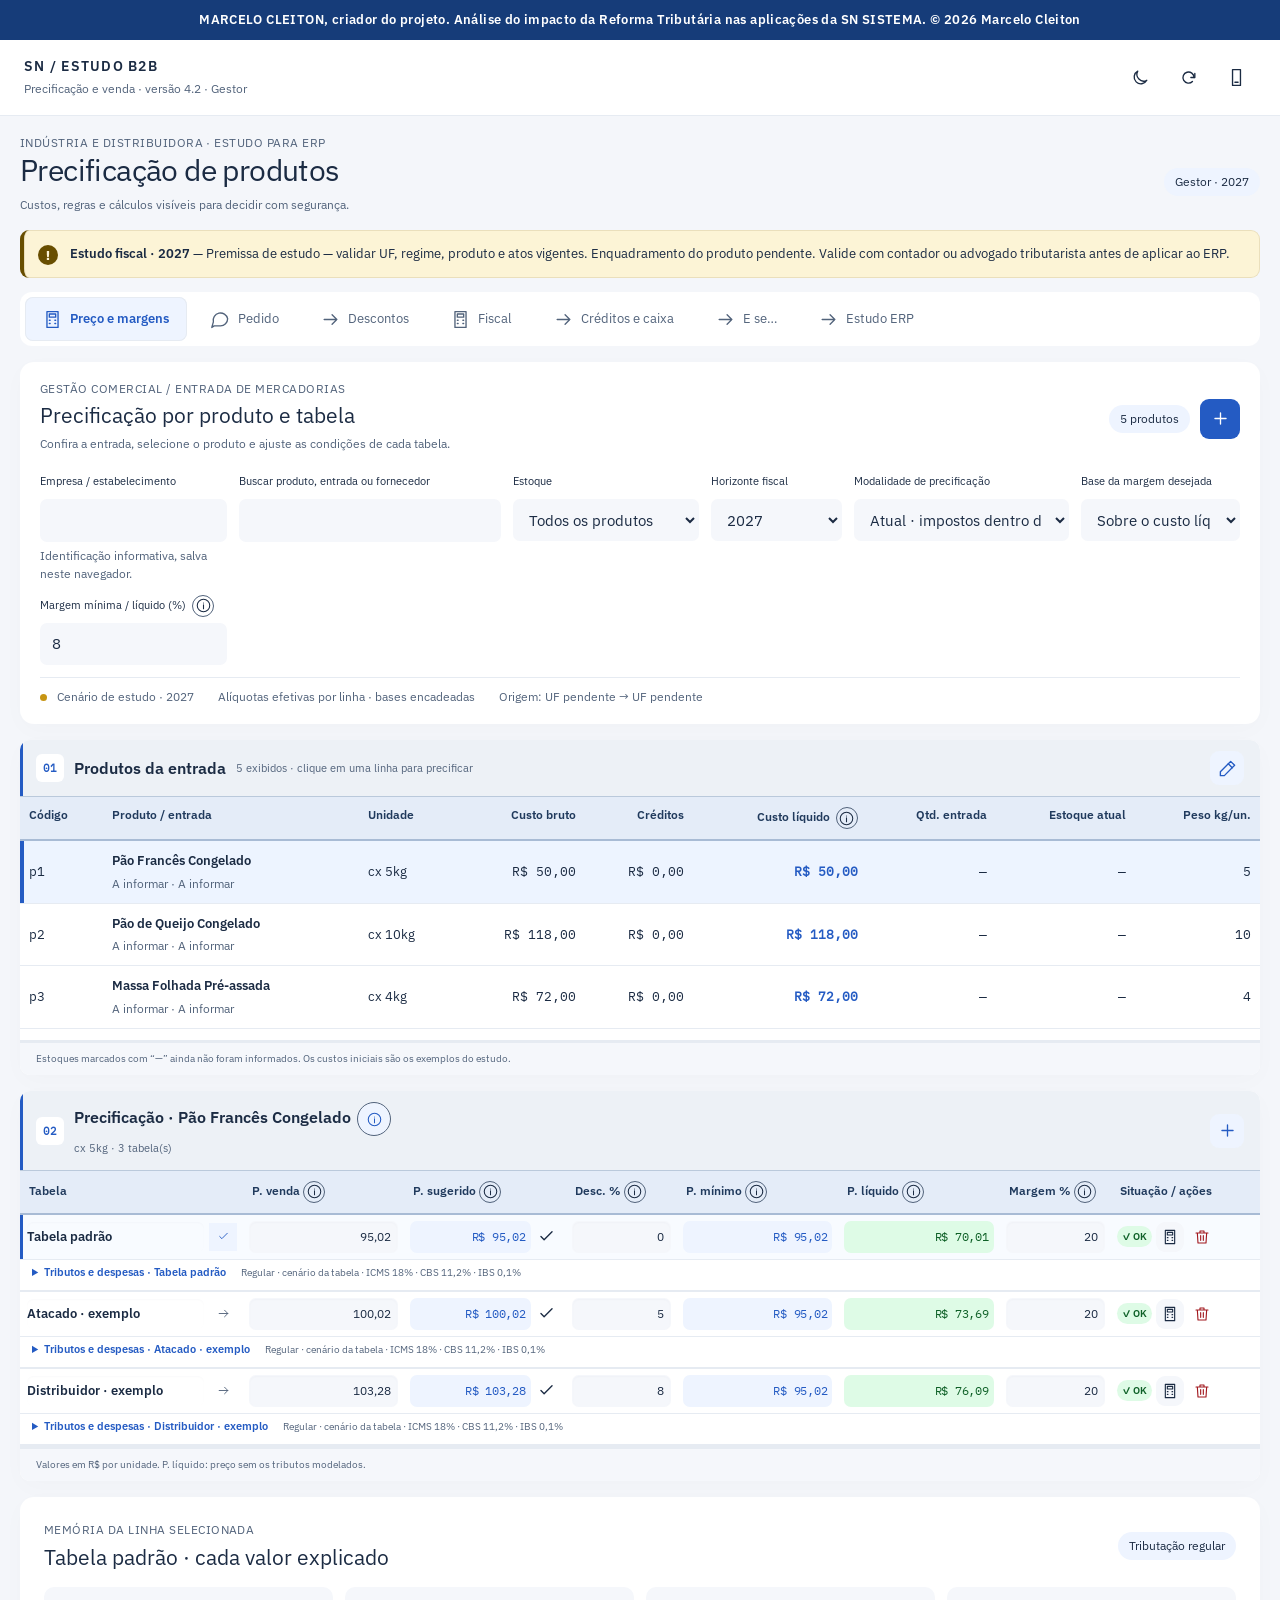
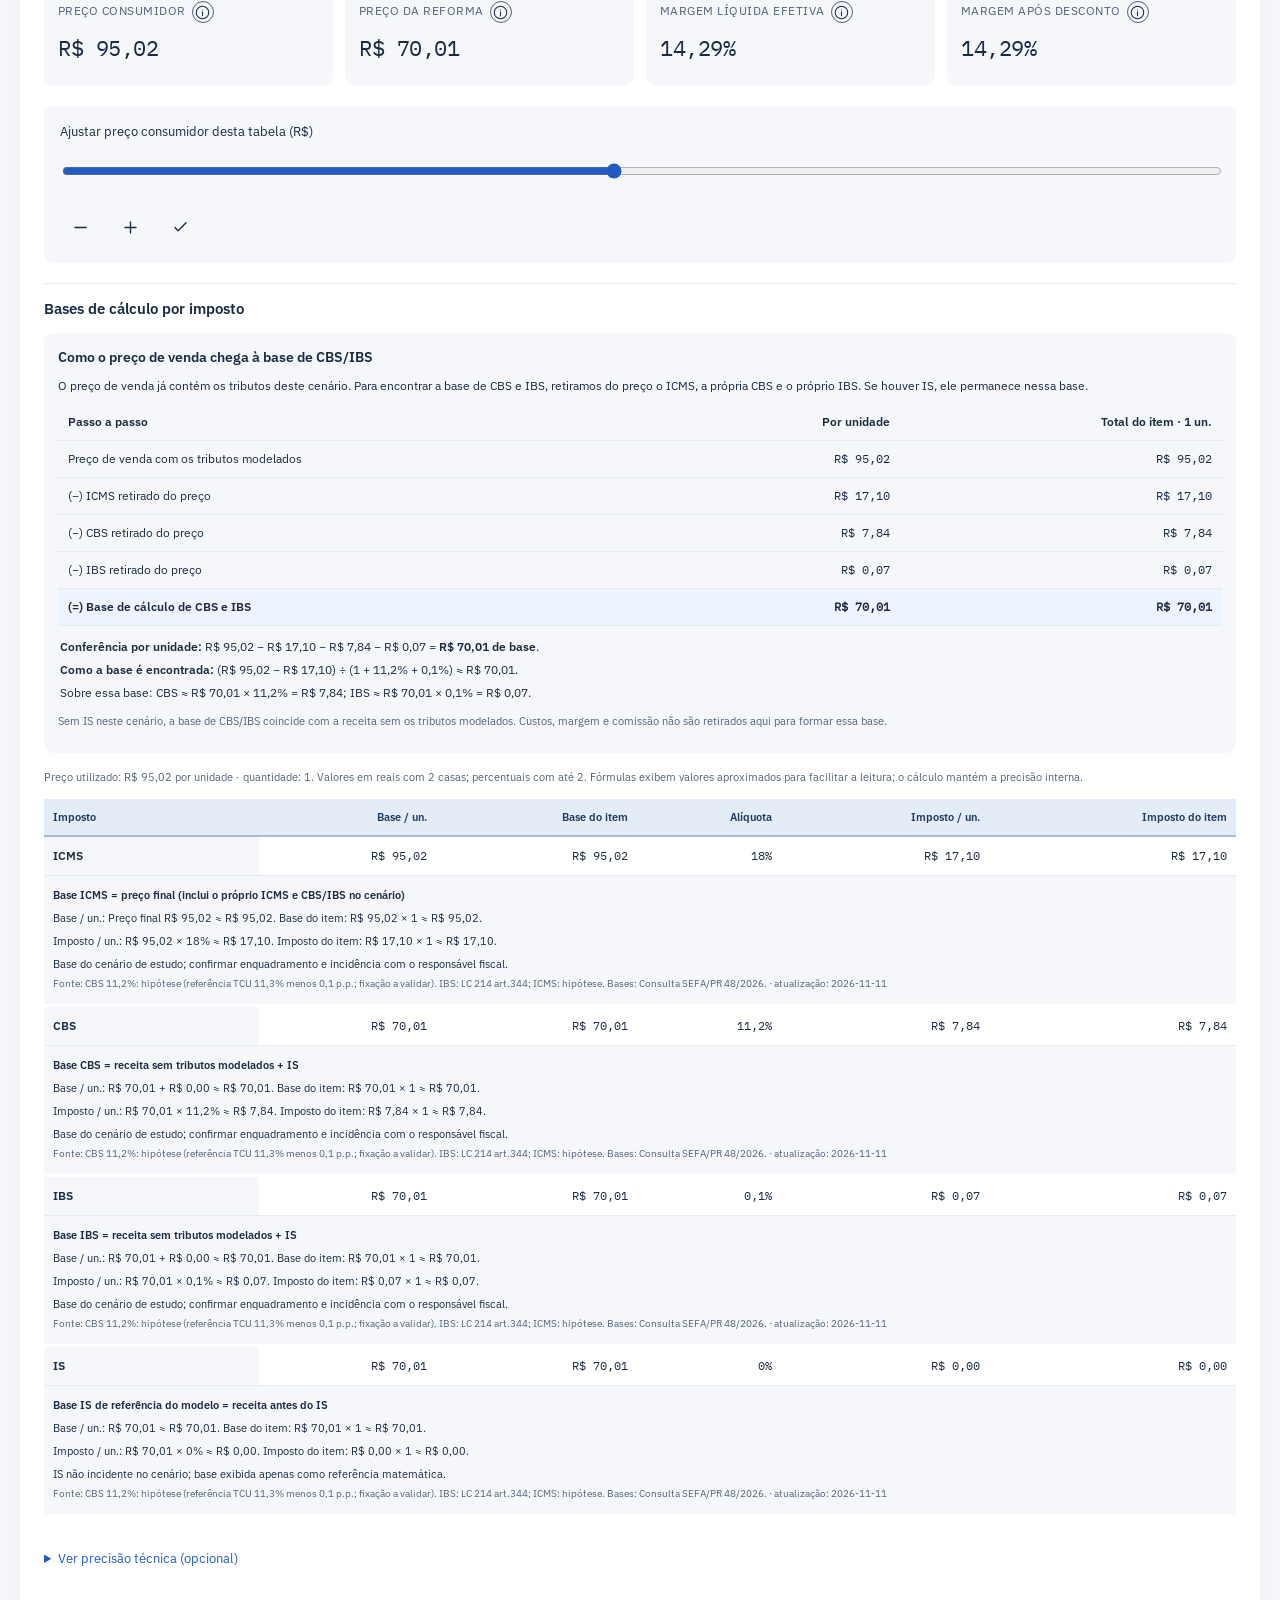
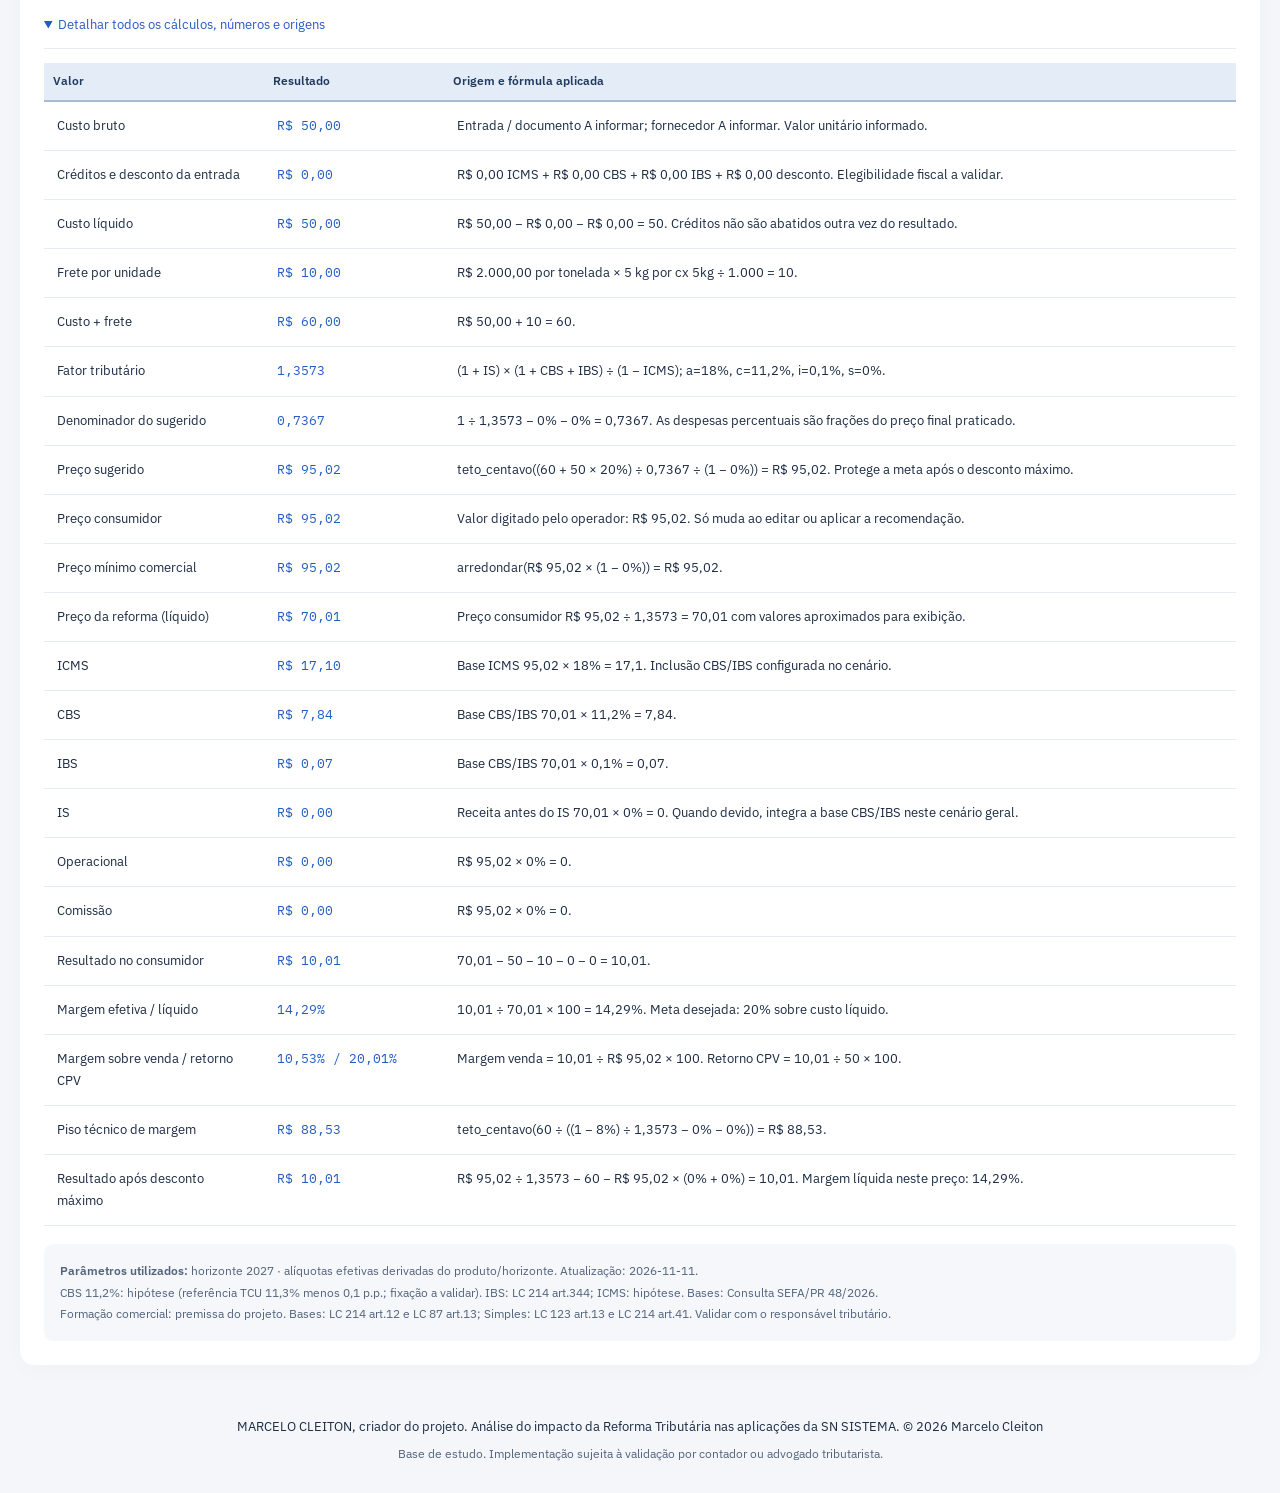
==== docs/index.html @ 1e8e20a8 "Adiciona acentos neon discretos ao tema escuro" ====
<!doctype html><html lang="pt-BR"><head><meta charset="utf-8"><meta name="viewport" content="width=device-width,initial-scale=1,viewport-fit=cover,interactive-widget=resizes-content"><meta name="author" content="MARCELO CLEITON"><meta name="description" content="MARCELO CLEITON, criador do projeto. Análise do impacto da Reforma Tributária nas aplicações da SN SISTEMA. © 2026 Marcelo Cleiton"><title>Simulador da Reforma Tributária · Gestor · Marcelo Cleiton</title><link rel="stylesheet" href="assets/fontes.css?v=f7e91acb852e"><link rel="stylesheet" href="assets/estilo.css?v=e57eed60d879"><link rel="stylesheet" href="assets/grade.css?v=d09b73e2bf96"><link rel="stylesheet" href="assets/gestor.css?v=6e4c43aea573"><link rel="stylesheet" href="assets/tema-escuro.css?v=489080000039"><script>window.MODO_INICIAL="gestor";window.ABA_INICIAL="preco";</script><script defer src="assets/react.min.js?v=d949f1c3687a"></script><script defer src="assets/react-dom.min.js?v=35f4f974f4b2"></script><script defer src="assets/htm.min.js?v=7a31776e04bd"></script><script defer src="assets/decimal.min.js?v=3ab15814fd1d"></script><script defer src="assets/dados.js?v=bd40a7f06d87"></script><script defer src="assets/ncm-dados.js?v=0cc8c80f3410"></script><script defer src="assets/ncm/parte-000.js?v=c61b402b5ab7"></script><script defer src="assets/ncm/parte-001.js?v=9c1439b64ec1"></script><script defer src="assets/ncm/parte-002.js?v=daf98a40faae"></script><script defer src="assets/ncm/parte-003.js?v=042ffd422c97"></script><script defer src="assets/ncm/parte-004.js?v=11fe550330a7"></script><script defer src="assets/ncm/parte-005.js?v=a793c350b585"></script><script defer src="assets/ncm/parte-006.js?v=fd29cdf7912c"></script><script defer src="assets/ncm/parte-007.js?v=fffbcac57b55"></script><script defer src="assets/ncm/parte-008.js?v=c1637008d1e2"></script><script defer src="assets/ncm/parte-009.js?v=1b0437469b97"></script><script defer src="assets/ncm/parte-010.js?v=6801f23ecd57"></script><script defer src="assets/ncm/parte-011.js?v=0a82d90551fb"></script><script defer src="assets/ncm/parte-012.js?v=15cec5940290"></script><script defer src="assets/ncm/parte-013.js?v=a6e801cba1b6"></script><script defer src="assets/ncm/parte-014.js?v=89b24d14f896"></script><script defer src="assets/ncm/parte-015.js?v=a58039075d08"></script><script defer src="assets/ncm/parte-016.js?v=837b73862a01"></script><script defer src="assets/ncm/parte-017.js?v=ac3cde3e1fe5"></script><script defer src="assets/ncm/parte-018.js?v=7d18f960e3b8"></script><script defer src="assets/ncm/parte-019.js?v=6135055f60fb"></script><script defer src="assets/ncm/parte-020.js?v=18187b06cde0"></script><script defer src="assets/ncm/parte-021.js?v=4dfa740455e9"></script><script defer src="assets/ncm/parte-022.js?v=90e30dbe4d24"></script><script defer src="assets/ncm/parte-023.js?v=bcd3998ece51"></script><script defer src="assets/ncm/parte-024.js?v=852a9bfd3de0"></script><script defer src="assets/ncm/parte-025.js?v=ecd00902b56c"></script><script defer src="assets/ncm/parte-026.js?v=034b33bc0033"></script><script defer src="assets/ncm/parte-027.js?v=dfd78073e1d5"></script><script defer src="assets/ncm/parte-028.js?v=0dc0d39b721d"></script><script defer src="assets/ncm/parte-029.js?v=b9b4359a3c44"></script><script defer src="assets/ncm/parte-030.js?v=c98c3677b3f2"></script><script defer src="assets/gestor-ui.js?v=45f21b6cc271"></script><script defer src="assets/motor.js?v=ad8297e66887"></script><script defer src="assets/grade-dados.js?v=cfc29c5c18d6"></script><script defer src="assets/grade.js?v=689a01ab9125"></script><script defer src="assets/pedido.js?v=0e22166c49b3"></script><script defer src="assets/aplicacao.js?v=8da18a375889"></script></head><body><div id="root"><p>MARCELO CLEITON, criador do projeto. Análise do impacto da Reforma Tributária nas aplicações da SN SISTEMA. © 2026 Marcelo Cleiton</p><p>Carregando simulador…</p></div><noscript>Ative JavaScript para usar os cálculos locais.</noscript></body></html>
---- docs/assets/fontes.css ----
@font-face{font-family:'IBM Plex Sans';font-style:normal;font-weight:400;font-display:swap;src:url('./fonte-sans-400.ttf') format('truetype')}
@font-face{font-family:'IBM Plex Sans';font-style:normal;font-weight:600;font-display:swap;src:url('./fonte-sans-600.ttf') format('truetype')}
@font-face{font-family:'IBM Plex Mono';font-style:normal;font-weight:400;font-display:swap;src:url('./fonte-mono-400.ttf') format('truetype')}
---- docs/assets/estilo.css ----
/* MARCELO CLEITON · © 2026 Marcelo Cleiton */
:root{color-scheme:light;--bg:#f4f4f4;--panel:#fff;--field:#f4f4f4;--text:#161616;--muted:#525252;--line:#c6c6c6;--blue:#0f62fe;--onblue:#fff;--soft:#edf5ff;--green:#0e6027;--greenbg:#defbe6;--red:#a2191f;--redbg:#fff1f1;--amber:#684e00;--amberbg:#fcf4d6;--focus:#0f62fe}
:root[data-theme=dark]{color-scheme:dark;--bg:#161616;--panel:#262626;--field:#393939;--text:#f4f4f4;--muted:#c6c6c6;--line:#6f6f6f;--blue:#a6c8ff;--onblue:#001141;--soft:#002d9c;--green:#a7f0ba;--greenbg:#022d0d;--red:#ffb3b8;--redbg:#520408;--amber:#f1c21b;--amberbg:#302400;--focus:#fff}
*{box-sizing:border-box}html{scroll-padding-top:24px}body{margin:0;background:var(--bg);color:var(--text);font:15px/1.5 'IBM Plex Sans','Segoe UI',sans-serif}button,input,select,textarea{font:inherit}button,a,input,select,textarea,summary{touch-action:manipulation}button{cursor:pointer;border-radius:0}button:disabled{opacity:.55;cursor:not-allowed}input,select,textarea{border:1px solid var(--line);border-bottom:2px solid var(--muted);border-radius:0;background:var(--field);color:var(--text);padding:10px 12px;min-height:44px;width:100%;min-width:0}input[type=checkbox]{width:20px;min-height:20px;vertical-align:middle;accent-color:var(--blue)}input[type=range]{border:0;padding:0;accent-color:var(--blue);min-height:44px}input[type=number]{font-variant-numeric:tabular-nums}textarea{resize:vertical}label{font-size:13px;font-weight:500;display:block}h1{font-size:30px;line-height:1.2;margin:0 0 8px;letter-spacing:-.6px;font-weight:500}h2{font-size:20px;font-weight:500;line-height:1.3;margin:0 0 16px}h3{font-size:16px;margin:0 0 12px;font-weight:600}p{margin:6px 0 16px}a{color:var(--blue);text-underline-offset:3px}a:focus-visible,button:focus-visible,input:focus-visible,textarea:focus-visible,select:focus-visible,summary:focus-visible,[tabindex]:focus-visible{outline:3px solid var(--focus);outline-offset:3px}small,.muted{color:var(--muted);font-size:12px}.mono,pre,.money{font-family:'IBM Plex Mono',ui-monospace,monospace;font-variant-numeric:tabular-nums}.credit{background:#002d9c;color:#fff;padding:12px 24px;font-size:13px;text-align:center}.credit strong{letter-spacing:.03em}.shell{max-width:1600px;margin:auto}.topbar{background:#161616;color:#fff;padding:14px 24px;display:flex;justify-content:space-between;gap:16px;align-items:center;flex-wrap:wrap}.brand{font-weight:600;letter-spacing:.04em}.topbar .btn{background:#393939;color:#fff;border-color:#6f6f6f}.topbar .btn.primary{background:#0f62fe;color:white}.row{display:flex;gap:10px;align-items:center;flex-wrap:wrap}.between{justify-content:space-between}.btn{display:inline-flex;align-items:center;justify-content:center;text-decoration:none;border:1px solid var(--line);background:var(--panel);color:var(--text);padding:10px 14px;min-height:44px;font-size:13px;gap:8px}.btn.primary{background:var(--blue);color:var(--onblue);border-color:var(--blue)}.btn.danger{color:var(--red);border-color:var(--red)}.btn.small{padding:6px 10px;min-height:36px}.active{box-shadow:inset 0 -3px var(--blue)}.workspace{padding:28px 24px 24px}.layout{display:grid;grid-template-columns:280px minmax(0,1fr);gap:24px;align-items:start}.side{display:grid;gap:16px;position:sticky;top:16px}.panel{background:var(--panel);padding:24px;border:1px solid var(--line);margin-bottom:20px;min-width:0}.side .panel{padding:16px;margin:0}.product{display:block;width:100%;text-align:left;background:var(--panel);color:var(--text);border:1px solid transparent;padding:12px;border-left:3px solid transparent;margin-bottom:4px}.product.selected{border-color:var(--line);border-left-color:var(--blue);background:var(--soft)}.product b{font-size:13px;font-weight:500}.product small{display:block;margin-top:4px}.tabs{display:flex;border-bottom:1px solid var(--line);margin:20px 0;overflow-x:auto;gap:0}.tabs button{background:transparent;color:var(--muted);border:0;border-bottom:3px solid transparent;padding:14px 18px;white-space:nowrap;min-height:48px}.tabs button[aria-current=page]{color:var(--text);border-bottom-color:var(--blue);font-weight:600}.stepnote{font-size:12px;color:var(--muted);letter-spacing:.03em;margin-bottom:14px}.grid{display:grid;gap:20px;grid-template-columns:repeat(2,minmax(0,1fr))}.grid.three{grid-template-columns:repeat(3,minmax(0,1fr))}.grid.four{grid-template-columns:repeat(4,minmax(0,1fr))}.field{margin-bottom:16px}.field>label{margin-bottom:6px}.field .hint{font-size:12px;color:var(--muted);margin-top:5px}.pricefield{font-size:36px;font-weight:500;padding:12px;width:100%;max-width:330px;background:var(--panel)}.eyebrow{font-size:12px;letter-spacing:.04em;color:var(--muted);text-transform:uppercase}.kpi{padding:18px;border-top:3px solid var(--blue);background:var(--panel);border-bottom:1px solid var(--line)}.kpi .value{font-size:24px;margin:8px 0;letter-spacing:-.5px}.badge{display:inline-flex;gap:6px;align-items:center;background:var(--soft);color:var(--text);font-size:12px;padding:4px 8px;white-space:normal}.badge.ok{background:var(--greenbg);color:var(--green)}.badge.warn{background:var(--amberbg);color:var(--amber)}.badge.bad{background:var(--redbg);color:var(--red)}.notice{padding:14px 16px;border-left:4px solid var(--blue);background:var(--soft);margin:0 0 14px;font-size:13px}.notice.warn{background:var(--amberbg);border-color:var(--amber)}.notice.bad{background:var(--redbg);border-color:var(--red)}.notice.ok{background:var(--greenbg);border-color:var(--green)}.notice .row{margin-top:10px}.error{color:var(--red)}.good{color:var(--green)}.help{display:inline;position:relative;margin-left:6px}.help>button{border:1px solid var(--muted);background:var(--panel);color:var(--text);width:24px;height:24px;padding:0;font-size:12px;vertical-align:middle}.helpbox{display:block;position:absolute;top:30px;left:0;width:280px;max-width:72vw;background:var(--text);color:var(--panel);padding:14px;font-size:12px;z-index:50;box-shadow:0 6px 18px #0004;font-weight:400}.helpbox code{display:block;margin-top:8px}.helpbox strong{display:block;margin-bottom:6px}.helpbox .btn{background:var(--panel);color:var(--text);margin-top:8px}.tablewrap{overflow-x:auto;max-width:100%}table{border-collapse:collapse;width:100%;font-size:13px}th{background:var(--field);font-weight:600;text-align:left}th,td{padding:12px;border-bottom:1px solid var(--line);vertical-align:top}td.num,th.num{text-align:right;font-variant-numeric:tabular-nums}td input{min-width:80px}tr.total{font-weight:600;background:var(--soft)}details{margin-top:14px}summary{cursor:pointer;min-height:44px;padding:10px 0;font-size:13px;color:var(--blue)}.formula{font:12px/1.8 'IBM Plex Mono',monospace;background:var(--field);padding:16px;border-left:3px solid var(--blue);overflow-wrap:anywhere;white-space:pre-wrap}.formula div{padding:4px 0;border-bottom:1px solid var(--line)}.meter{margin:16px 0}.meter progress{width:100%;height:18px;accent-color:var(--blue)}.composition{display:flex;height:20px;background:var(--field);overflow:hidden}.composition>span{min-width:0}.legend{display:flex;gap:16px;flex-wrap:wrap;font-size:12px;margin-top:12px}.legend i{display:inline-block;width:10px;height:10px;margin-right:6px}.item{border-bottom:1px solid var(--line);padding:20px 0}.item:first-of-type{padding-top:0}.item .itemhead{margin-bottom:16px}.qty{display:flex;max-width:210px;align-items:center}.qty input{width:85px;text-align:center}.qty button{min-width:44px}.itemprice{max-width:200px}.totalprice{font-size:40px;letter-spacing:-1px}.footer{padding:24px;border-top:1px solid var(--line);text-align:center;font-size:13px;background:var(--panel)}.dock{position:sticky;bottom:0;padding:16px 24px;background:#161616;color:#fff;border-top:3px solid #0f62fe;display:flex;align-items:center;justify-content:space-between;gap:16px;z-index:20;padding-bottom:calc(16px + env(safe-area-inset-bottom,0px))}.dock .btn{background:#0f62fe;color:#fff;border-color:#0f62fe}.dock strong{font-size:24px}.stack{display:grid;gap:16px}.stack .panel{margin:0}.skip{position:fixed;top:-100px;left:16px;background:var(--blue);color:var(--onblue);z-index:999;padding:12px}.skip:focus{top:12px}.checkrow{display:flex;align-items:center;gap:10px;min-height:44px}.toast{padding:12px 24px;background:var(--soft);color:var(--text);font-size:13px}.printOnly{display:none}.noitems{padding:40px;text-align:center;border:1px dashed var(--muted)}.glossary>article{padding:16px 0;border-bottom:1px solid var(--line)}.glossary h3{margin:0 0 6px}.glossary code{font-size:12px;display:block;white-space:pre-wrap}.mobilePreview .workspace{max-width:470px;margin:auto}.mobilePreview .layout,.mobilePreview .grid,.mobilePreview .grid.three,.mobilePreview .grid.four{grid-template-columns:1fr}.mobilePreview .side{position:static}.mobilePreview .topbar{max-width:470px;margin:auto}.mobilePreview .dock{max-width:470px;margin:auto}
@media(max-width:1050px){.grid.four{grid-template-columns:repeat(2,minmax(0,1fr))}.layout{grid-template-columns:230px minmax(0,1fr)}}
@media(max-width:760px){body{font-size:15px}.credit{padding:10px 16px;font-size:12px}.topbar{padding:12px 16px}.workspace{padding:20px 16px}.layout,.grid,.grid.three{grid-template-columns:1fr;gap:16px}.side{position:static}.side .products{display:none}.panel{padding:18px;margin-bottom:16px}.grid.four{gap:10px}.kpi{padding:14px}.kpi .value{font-size:21px}h1{font-size:26px}.tabs{margin:16px -2px}.tabs button{padding:12px}.topbar .row{gap:8px}.helpbox{position:fixed;top:auto;left:16px;right:16px;bottom:100px;width:auto;max-width:none;max-height:55dvh;overflow:auto}.pricefield{font-size:32px}.dock{padding:12px 16px;position:sticky;bottom:0;padding-bottom:calc(12px + env(safe-area-inset-bottom,0px))}.dock strong{font-size:22px}.totalprice{font-size:34px}.row.itemcontrols{justify-content:space-between}.itemprice{max-width:150px}.field input,.field select{font-size:16px}.formula{font-size:11px}.legend{gap:10px}}
@media print{body{background:white;color:black}.credit,.footer{background:white;color:black;border:0;font-size:11px}.topbar,.side,.tabs,.dock,.noPrint,.help,.toast,.notice{display:none!important}.workspace{padding:0}.layout,.grid{display:block}.panel{break-inside:avoid;background:white;border:1px solid #aaa;margin:10px 0;padding:12px}.printOnly{display:block}.screenOnly{display:none}a{color:black}h1{font-size:22px}table{font-size:11px}}

/* Total sempre acessível; interactive-widget e VisualViewport acompanham teclado. */
.dock{position:fixed;bottom:var(--keyboard-inset,0px);left:0;right:0;max-width:1600px;margin:auto}.workspace{padding-bottom:120px}.footer{padding-bottom:130px}.mobilePreview .dock{left:50%;right:auto;width:min(100%,470px);transform:translateX(-50%)}
@media print{.footer{padding-bottom:20px}.workspace{padding-bottom:0}}
---- docs/assets/grade.css ----
/* MARCELO CLEITON, criador do projeto. Análise do impacto da Reforma Tributária nas aplicações da SN SISTEMA. © 2026 Marcelo Cleiton */
:root{--bg:#f2f5fa;--panel:#fff;--field:#f8fafd;--line:#dce3ee;--blue:#2358c5;--soft:#eef4ff;--text:#1b2b43;--muted:#52637b;--onblue:white;--focus:#1d4ed8;--shadow:0 5px 22px rgba(28,48,78,.055);--thead:#f1f5fb;--selected:#edf4ff}
:root[data-theme=dark]{--bg:#111b2a;--panel:#19263a;--field:#202f45;--line:#45556c;--blue:#b0ccff;--soft:#223b61;--text:#edf3fc;--muted:#b8c7db;--onblue:#132944;--focus:#b0ccff;--shadow:0 5px 22px #0002;--thead:#223149;--selected:#233c60}
body{background:var(--bg)}.shell{max-width:1920px}.credit{background:#163c79;color:#fff;padding:10px 24px;font-size:13px}.topbar{background:var(--panel);color:var(--text);border-bottom:1px solid var(--line);padding:16px 24px}.brand{letter-spacing:.09em;color:var(--text)}.topbar small{color:var(--muted)!important}.topbar .btn{background:var(--field);border-color:var(--line);color:var(--text)}.topbar .btn.primary{background:var(--blue);color:var(--onblue);border-color:var(--blue)}.btn{border-radius:8px;padding:10px 15px;box-shadow:0 1px 2px #1b2b4310;font-weight:500}.btn:hover{filter:brightness(.97)}.btn.small{border-radius:7px}.panel{border-radius:14px;box-shadow:var(--shadow);border:1px solid var(--line);overflow:visible}.badge{border-radius:20px;padding:5px 11px}input,select,textarea{border:1px solid var(--line);border-radius:7px;background:var(--field);min-height:42px;padding:9px 11px;box-shadow:inset 0 1px 2px #1b2b4305}input:focus,select:focus,textarea:focus{border-color:var(--blue);box-shadow:0 0 0 3px #2358c51a}.tabs{gap:6px;border-bottom:0;background:var(--panel);padding:6px;border:1px solid var(--line);border-radius:12px;box-shadow:var(--shadow);margin-bottom:20px}.tabs button{border:0;border-radius:8px;padding:11px 18px;min-height:44px}.tabs button[aria-current=page]{background:var(--soft);color:var(--blue);box-shadow:inset 0 0 0 1px var(--line)}.notice{border-radius:9px;border-left-width:3px}.workspace{padding:24px 28px 110px}.footer{background:transparent}.kpi{border-radius:10px;border:1px solid var(--line);border-top:3px solid var(--blue)}.help>button{border-radius:50%;width:22px;height:22px;min-height:0;font-weight:600;background:var(--panel)}.helpbox{position:fixed;top:auto;left:50%;bottom:30px;transform:translateX(-50%);width:440px;max-width:calc(100vw - 32px);border-radius:12px;padding:18px;box-shadow:0 10px 40px #0004;z-index:150;background:var(--text);color:var(--panel);font-size:13px}.helpbox .btn{font-size:12px}.formula{border-radius:8px}.sr-only{position:absolute;width:1px;height:1px;padding:0;margin:-1px;overflow:hidden;clip:rect(0,0,0,0);white-space:nowrap;border:0}.erp-workbench{display:grid;gap:20px}.erp-workbench>.panel{margin:0}.erp-filters{padding:24px}.erp-filters h2{font-size:23px;margin:4px 0 5px}.erp-filters p{margin-bottom:4px}.erp-filter-grid{display:grid;grid-template-columns:1.1fr 1.6fr 1fr .75fr 1.1fr .8fr;gap:16px;margin-top:22px}.erp-filter-grid .field{margin:0}.erp-filter-grid label{font-size:12px;min-height:20px}.erp-context{border-top:1px solid var(--line);margin-top:18px;padding-top:13px;display:flex;gap:24px;flex-wrap:wrap;font-size:12px;color:var(--muted)}.erp-context i{display:inline-block;width:7px;height:7px;background:#c79513;border-radius:50%;margin-right:7px}.erp-section{padding:0}.erp-section-head{padding:20px 22px;display:flex;justify-content:space-between;align-items:center;gap:16px;flex-wrap:wrap}.erp-section-head>div{display:flex;gap:12px;align-items:center;flex-wrap:wrap}.erp-section h2{font-size:18px;margin:0}.section-step{border-radius:9px;background:var(--soft);color:var(--blue);font:600 12px/32px 'IBM Plex Mono',monospace;width:32px;height:32px;text-align:center}.erp-products{font-size:13px}.erp-products th{padding:12px 16px;white-space:nowrap;color:var(--muted);font-size:11px;font-weight:600;letter-spacing:.02em;background:var(--thead)}.erp-products td{padding:13px 16px;vertical-align:middle}.erp-products td small{display:block;margin-top:4px}.erp-products tr{cursor:pointer;transition:background .1s}.erp-products tr:hover td{background:var(--field)}.erp-products tr.is-selected td{background:var(--selected)}.erp-products tr.is-selected td:first-child{box-shadow:inset 4px 0 var(--blue)}.erp-products strong{font-weight:600}.emphasis{color:var(--blue);font-weight:600}.erp-product-scroll{max-height:310px;overflow:auto;border-top:1px solid var(--line)}.erp-products thead{position:sticky;top:0;z-index:4}.table-footnote{padding:12px 22px;color:var(--muted);font-size:12px;line-height:1.6;border-top:1px solid var(--line);background:var(--field);border-radius:0 0 14px 14px}.erp-entry-editor{padding:22px;border-top:1px solid var(--line);background:var(--field);border-radius:0 0 14px 14px}.erp-entry-editor .field{margin:0}.erp-entry-editor .grid{margin:18px 0}.erp-entry-editor input{background:var(--panel)}.erp-table-help{padding:0 22px 15px;display:flex;gap:20px;flex-wrap:wrap;color:var(--muted);font-size:12px}.erp-price-scroll{border-top:1px solid var(--line);padding-bottom:5px;scrollbar-color:#8198b7 var(--field);scrollbar-width:auto;border-bottom:1px solid var(--line)}.erp-prices{min-width:2300px;font-size:12px;table-layout:fixed}.erp-prices th{font-size:11px;color:var(--muted);font-weight:600;background:var(--thead);padding:13px 10px;vertical-align:middle;line-height:1.5}.erp-prices .column-groups th{font-size:11px;text-transform:uppercase;letter-spacing:.05em;background:var(--field);border-bottom:0;padding:10px 12px}.erp-prices td{padding:14px 9px;vertical-align:top;background:var(--panel);height:108px}.erp-prices tr.active-price td{background:color-mix(in srgb,var(--selected) 38%,var(--panel))}.erp-prices input,.erp-prices select{font-size:13px;min-height:38px;padding:8px 9px;background:var(--panel);text-align:right;border-color:var(--line);box-shadow:inset 0 1px 2px #1b2b4306}.erp-prices select{text-align:left;font-size:12px}.erp-prices .pin-name{position:sticky;left:0;z-index:3;width:185px;box-shadow:3px 0 7px #1b2b4308}.erp-prices th.pin-name{z-index:5;background:var(--thead)}.erp-prices .pin-name input{text-align:left;font-weight:600}.table-choice{border:0;background:transparent;color:var(--muted);font-size:11px;min-height:32px;padding:5px 0;display:block;white-space:nowrap}.table-choice.chosen{color:var(--blue);font-weight:600}.valor-calculado{font:500 14px/38px 'IBM Plex Mono',monospace;background:var(--soft);border:1px solid transparent;border-radius:7px;padding:0 9px;color:var(--blue);width:100%;text-align:right;white-space:nowrap;min-height:38px}.valor-calculado:hover{border-color:var(--blue)}.valor-calculado.reforma{background:var(--greenbg);color:var(--green)}.apply-suggested{background:transparent;border:0;color:var(--blue);font-size:11px;padding:6px 2px;min-height:30px;text-decoration:underline;text-underline-offset:3px}.actions-cell{width:190px}.actions-cell .badge{font-size:10px;padding:4px 7px;margin-bottom:7px;line-height:1.35;max-width:165px}.actions-cell .btn{font-size:11px;min-height:32px;padding:6px 9px;display:block}.text-danger{background:transparent;color:var(--red);border:0;font-size:11px;padding:6px 0;min-height:28px;display:block}.erp-section>.notice{margin:14px 20px}.erp-memory h2{margin:5px 0 0;font-size:21px}.erp-memory>.grid{margin-top:20px}.erp-memory .kpi{box-shadow:none;background:var(--field)}.erp-memory details{margin-top:22px}.erp-memory details[open]>summary{border-bottom:1px solid var(--line);margin-bottom:14px}.memory-table{font-size:13px}.memory-table th{background:var(--thead)}.memory-table td{padding:13px;line-height:1.7}.memory-table td:first-child{width:220px;font-weight:500}.memory-table td:nth-child(2){width:180px;white-space:nowrap;color:var(--blue)}.memory-source{margin-top:18px;padding:16px;border-radius:9px;border:1px solid var(--line);background:var(--field);font-size:12px;line-height:1.8;color:var(--muted)}
@media(min-width:1700px){.erp-prices{min-width:2250px}.erp-filter-grid{grid-template-columns:1.1fr 1.7fr 1fr .7fr 1.2fr .9fr}}
@media(max-width:1200px){.erp-filter-grid{grid-template-columns:repeat(3,minmax(0,1fr))}.workspace{padding:20px 20px 110px}.erp-prices{min-width:2280px}}
@media(max-width:760px){.workspace{padding:18px 12px 110px}.topbar{padding:12px}.topbar .btn{padding:8px 10px;font-size:12px}.credit{padding:10px 14px;font-size:12px}.erp-filters{padding:18px}.erp-filter-grid{grid-template-columns:repeat(2,minmax(0,1fr));gap:13px}.erp-filter-grid .field:nth-child(2){grid-column:1/-1;grid-row:1}.erp-context{gap:8px}.erp-context span{display:block;width:100%}.erp-section-head{padding:16px}.erp-section-head>div{gap:9px}.erp-table-help{padding:0 16px 12px;gap:7px}.erp-products{min-width:1000px}.erp-products th,.erp-products td{padding:12px}.erp-prices .pin-name{width:155px}.erp-prices{min-width:2200px}.erp-memory{padding:18px}.erp-memory h2{font-size:19px}.memory-table{min-width:750px}.erp-entry-editor{padding:16px}.erp-entry-editor .grid.four{grid-template-columns:repeat(2,minmax(0,1fr))}.erp-memory .grid.four{grid-template-columns:repeat(2,minmax(0,1fr))}.helpbox{bottom:20px;left:50%;right:auto}.erp-filters .row.between>div{max-width:100%}.erp-filters h2{font-size:21px}}
@media print{.credit{background:white;color:black}.panel{box-shadow:none}.erp-prices{min-width:0}}
.layout>main,.erp-workbench,.erp-section{min-width:0}.erp-price-adjust{margin:20px 0;padding:16px;background:var(--field);border-radius:10px;border:1px solid var(--line)}.erp-price-adjust>label{margin-bottom:5px}.erp-price-adjust .row{margin-top:8px}
---- docs/assets/gestor.css ----
/* MARCELO CLEITON, criador do projeto. Análise do impacto da Reforma Tributária nas aplicações da SN SISTEMA. © 2026 Marcelo Cleiton */
:root{--bg:#f4f6fa;--shadow:0 6px 24px #1b2b4305;--line:#e6ebf2;--blue:#245bc3;--field:#f5f7fb}
:root[data-theme=dark]{--bg:#111b29;--panel:#192638;--field:#213047;--line:#36465c;--blue:#b0ccff;--muted:#bac7da;--shadow:0 8px 25px #0001}
.panel{border:0;border-radius:14px;box-shadow:var(--shadow)}input,select,textarea{border:1px solid transparent;box-shadow:none;background:var(--field)}input:hover,select:hover,textarea:hover{background:var(--soft)}input:focus-visible,select:focus-visible,textarea:focus-visible{border-color:var(--blue)}.tabs{border:0;box-shadow:none;padding:5px;background:var(--panel)}.tabs button{box-shadow:none}.btn{border:0;background:var(--field);box-shadow:none}.btn.primary{border:0}.btn.danger{background:transparent}.icon-button{border:0;border-radius:9px!important;display:inline-flex!important;align-items:center;justify-content:center;width:40px;min-width:40px;height:40px;min-height:40px!important;padding:0!important;line-height:1!important;box-shadow:none;font-size:14px;cursor:pointer;vertical-align:middle;background:var(--field);color:var(--text);text-decoration:none}.icon-button:hover{background:var(--soft);color:var(--blue)}.icon-button:disabled,.icon-button[aria-disabled=true]{opacity:.45;cursor:not-allowed}.icon-button.primary{background:var(--blue);color:var(--onblue)}.icon-button.danger,.icon-button.text-danger{color:var(--red);background:transparent}.button-with-icon{display:inline-flex;gap:8px;align-items:center;justify-content:center}.button-with-icon.product{display:block}.button-with-icon .button-text{min-width:0}.tabs .button-with-icon{font-size:13px;min-height:44px}.topbar .icon-button{background:transparent}.help>.icon-button{width:22px;min-width:22px;height:22px;min-height:22px!important;border-radius:50%!important;background:transparent}.help>.icon-button svg{width:15px;height:15px}.helpbox .icon-button{background:var(--panel);color:var(--text)}.apply-suggested.icon-button{width:30px;min-width:30px;height:28px;min-height:28px!important;background:transparent;margin-top:3px}.valor-calculado{border:0!important;min-height:38px}.table-choice{min-width:0!important;width:auto!important;gap:4px}.table-choice svg{width:13px}.erp-section-head .icon-button{background:var(--soft);color:var(--blue)}.actions-cell .row{gap:4px}.actions-cell>.icon-button{display:inline-flex!important;margin:4px 3px 0 0}.erp-prices .actions-cell .badge{display:block}.table-footnote{border-top:0;background:transparent}.erp-entry-editor{border-top:0}.erp-prices input,.erp-prices select{border-color:transparent;background:var(--field)}.erp-prices .pin-name input{background:transparent}.erp-price-adjust,.memory-source{border:0}.notice{border-left:3px solid var(--blue);box-shadow:none}.notice.warn{border-left-color:var(--amber)}.notice.bad{border-left-color:var(--red)}.side .notice{font-size:12px}.footer{border-top:0}.kpi{border:0;background:var(--field);border-radius:10px}.ncm-field input{flex:1;min-width:0}.ncm-field .row{flex-wrap:nowrap}.ncm-options{margin-top:7px;max-height:250px;overflow:auto;background:var(--panel);border-radius:10px;box-shadow:0 8px 24px #152a4515;padding:5px}.ncm-options button{border:0;background:transparent;text-align:left;width:100%;justify-content:flex-start;font-size:12px;min-height:40px;padding:9px;color:var(--text)}.ncm-options button:hover{background:var(--soft)}.ncm-field>small{display:block;margin-top:7px;line-height:1.6}.order-workbench{display:grid;gap:18px;min-width:0}.order-workbench>.panel{margin:0}.order-header{padding:22px 24px}.order-header h2{font-size:24px;letter-spacing:-.4px;margin:3px 0}.order-header p{margin:5px 0}.order-header-fields{display:grid;grid-template-columns:2fr 1fr 1fr 1fr;gap:18px;margin-top:20px}.order-header-fields .field{margin:0}.order-adjustments{margin-top:10px}.order-adjustments summary{font-size:12px;color:var(--muted)}.order-adjustments .field{margin:0}.order-adjustments>p{margin-top:12px;margin-bottom:0}.order-entry{padding:20px 24px}.order-entry h3{font-size:16px;margin:0}.order-entry-fields{display:grid;grid-template-columns:2.1fr 1.45fr .65fr 1fr 1fr .85fr 90px;gap:14px;align-items:end;margin-top:18px}.order-entry-fields .field{margin:0}.order-entry-fields .field label{font-size:12px;min-height:20px}.entry-actions{display:flex;gap:7px;align-items:center;padding-bottom:1px}.entry-actions .icon-button{height:42px;width:42px;min-width:42px}.entry-amount{height:68px;display:flex;flex-direction:column;justify-content:space-between;padding-bottom:9px}.entry-amount label{font-size:12px}.entry-amount strong{font-size:18px;font-weight:600;color:var(--blue);white-space:nowrap}.entry-margin{display:flex;gap:8px;align-items:flex-start;border-radius:8px;padding:10px 12px;font-size:12px;margin-top:16px;line-height:1.7}.entry-margin.ok{color:var(--green);background:var(--greenbg)}.entry-margin.warn{color:var(--amber);background:var(--amberbg)}.entry-margin svg{flex:none;margin-top:3px}.order-entry>.notice{margin-top:14px;margin-bottom:0}.order-items{padding:0;overflow:hidden}.order-items-head{padding:18px 24px}.order-items h3{margin:0;font-size:16px}.order-table{font-size:13px}.order-table th{background:var(--field);color:var(--muted);font-size:11px;padding:12px 18px}.order-table td{padding:15px 18px;vertical-align:middle;border-bottom:1px solid var(--line)}.order-table tr:last-child td{border-bottom:0}.order-table td:first-child{width:31%}.order-table td small{display:block;margin-top:4px}.order-table td:last-child{width:150px}.order-table .row{gap:4px;flex-wrap:nowrap}.order-table .icon-button{min-width:32px;width:32px;height:34px;min-height:34px!important;background:transparent}.item-value{font:500 14px 'IBM Plex Mono',monospace;background:transparent;color:var(--blue);border:0;padding:6px 0;min-height:34px;cursor:pointer;white-space:nowrap}.margin-label{display:block;font-size:11px;margin-top:4px;font-weight:500;white-space:nowrap}.order-table tr.margin-violation td{background:color-mix(in srgb,var(--amberbg) 35%,var(--panel))}.order-item-memory{padding:20px 24px}.order-item-memory h3{margin:0}.order-totals{padding:8px 0 0;min-width:0}.order-totals h3{margin:0;font-size:15px}.order-totals>.row{margin-bottom:12px}.order-totals-grid{display:grid;grid-template-columns:repeat(4,minmax(0,1fr));gap:12px}.order-total-card{background:var(--panel);padding:18px 20px;border:0;border-radius:12px;box-shadow:var(--shadow);min-width:0}.total-label{display:flex;align-items:center;gap:7px;color:var(--muted);font-size:12px}.total-label svg{opacity:.65;flex:none}.total-value{display:block;border:0;background:transparent;color:var(--text);font-size:24px;letter-spacing:-.5px;font-weight:500;padding:10px 0 7px;text-align:left;width:100%;min-height:44px;cursor:pointer}.order-total-card>small{font-size:11px;line-height:1.6;display:block;min-height:18px}.order-total-card.featured{background:#194b9d;color:#fff}.order-total-card.featured .total-label,.order-total-card.featured small{color:#d6e4ff}.order-total-card.featured .total-value{color:#fff}.total-formula{padding:12px;background:var(--field);color:var(--text);font-size:12px;line-height:1.8;border-radius:8px;overflow-wrap:anywhere;margin-top:10px}.order-final-actions{display:flex;align-items:center;justify-content:space-between;gap:16px;margin-top:18px;padding:5px 0}.order-final-actions>div:first-child{display:grid;gap:7px}.order-final-actions .row{gap:8px}.order-item-memory .formula{font-size:12px}.order-workbench .noitems{border:0;background:transparent;padding:35px}.order-workbench .notice{margin:0}.order-totals .badge{font-size:11px}.workspace{padding-bottom:28px}.footer{padding-bottom:30px}.topbar .row{gap:8px}.brand{font-size:14px}
@media(max-width:1250px){.order-entry-fields{grid-template-columns:2fr 1.5fr .8fr 1fr 1fr}.entry-amount{grid-column:4}.entry-actions{grid-column:5;justify-content:flex-end}.order-table{min-width:980px}.order-header-fields{grid-template-columns:2fr 1fr 1fr 1fr}}
@media(max-width:760px){.order-header,.order-entry{padding:18px}.order-header-fields{grid-template-columns:repeat(2,minmax(0,1fr));gap:14px}.order-header-fields>.field:first-child{grid-column:1/-1}.order-entry-fields{grid-template-columns:repeat(2,minmax(0,1fr));gap:13px}.order-entry-fields>.field:first-child{grid-column:1/-1}.order-entry-fields>.field:nth-child(2){grid-column:1/-1}.entry-amount{grid-column:1}.entry-actions{grid-column:2;justify-content:flex-end}.order-totals-grid{grid-template-columns:repeat(2,minmax(0,1fr));gap:10px}.order-total-card{padding:15px}.total-value{font-size:21px}.order-final-actions{align-items:flex-start;flex-direction:column}.order-final-actions>.row{align-self:flex-end}.order-items-head{padding:16px}.order-table th,.order-table td{padding:12px}.topbar .row{gap:5px}.tabs button{padding:10px 12px}.tabs button svg{display:none}.helpbox .icon-button{min-width:36px;height:36px;min-height:36px!important}.order-totals>.row .muted{font-size:11px}.workspace{padding-bottom:20px}}
@media print{.panel,.order-total-card{box-shadow:none}.footer{padding-bottom:15px}.credit{background:white;color:black}.icon-button,.order-entry,.order-header-fields,.order-final-actions{display:none!important}}
.valor-calculado.button-with-icon{justify-content:flex-end}.topbar .button-with-icon{gap:7px}
/* Layout compacto: referência de notebook 1366×768; leitura confortável até 1440 px.
 * A composição fiscal permanece na mesma tabela, em disclosure nativo por linha.
 * Nenhuma alteração no motor, nas bases fiscais ou nos valores persistidos. */
.shell{max-width:1440px}.workspace{padding:18px 20px 28px}.erp-workbench{gap:16px}.erp-filters{padding:18px 20px}.erp-filters h2{font-size:21px}.erp-filter-grid{gap:12px;margin-top:16px;grid-template-columns:1fr 1.4fr 1fr .7fr 1.15fr .85fr}.erp-filter-grid label{font-size:11px}.erp-context{margin-top:12px;padding-top:10px}.erp-section-head{padding:15px 18px}.erp-section-head .muted{font-size:12px}.erp-table-help{padding:0 18px 12px;gap:14px;font-size:11px}.tabs{margin-top:12px;margin-bottom:16px}.erp-product-scroll{max-height:245px}
/* Cabeçalhos contrastantes e com divisor visível, sem bordas nas laterais. */
.erp-products th,.erp-prices th,.erp-parameters th,.order-table th,.memory-table th{background:#e4ecf8;color:#203a5d;font-size:12px;font-weight:600;border-bottom:2px solid #a8bbd5;line-height:1.4;letter-spacing:0;padding:10px 9px}
:root[data-theme=dark] .erp-products th,:root[data-theme=dark] .erp-prices th,:root[data-theme=dark] .erp-parameters th,:root[data-theme=dark] .order-table th,:root[data-theme=dark] .memory-table th{background:#2b4260;color:#f2f6ff;border-bottom-color:#819bbb}
.erp-products td{padding:10px 9px}.erp-products th{white-space:normal}.erp-prices{width:100%;min-width:0;table-layout:fixed;font-size:12px}.erp-prices td{height:auto;padding:10px 8px}.erp-prices .pin-name{position:static;width:auto;box-shadow:none}.erp-prices th.pin-name{background:#e4ecf8}:root[data-theme=dark] .erp-prices th.pin-name{background:#2b4260}.erp-prices input,.erp-prices select{min-width:0;min-height:40px;padding:7px 6px;font-size:13px}.erp-prices .valor-calculado{font-size:13px;padding:0 6px;min-width:0;min-height:40px;letter-spacing:-.25px}.erp-prices .field{margin:0}.erp-prices .hint{font-size:10px;line-height:1.5;overflow-wrap:anywhere}.erp-prices th>span{display:flex;align-items:center;gap:3px;flex-wrap:wrap}.erp-prices th .help,.erp-parameters th .help{margin-left:0}.erp-prices .actions-cell{width:auto}.erp-prices .actions-cell .badge{max-width:100%;font-size:10px;padding:4px 6px}.erp-prices .table-choice{font-size:10px;white-space:normal;text-align:left;min-height:36px}.erp-prices .pin-name input{font-size:13px;padding-left:0}.erp-prices .actions-cell>.icon-button{width:34px;min-width:34px;height:36px;min-height:36px!important;margin:2px 2px 0 0}.erp-price-scroll{padding-bottom:0}.erp-prices .price-parameters-row>td{padding:0 12px 8px;background:var(--panel);border-bottom:2px solid var(--line)}.price-parameters{margin:0}.price-parameters>summary{font-size:12px;padding:8px 4px;min-height:40px;font-weight:600}.price-parameters>summary .muted{font-size:11px;font-weight:400;margin-left:12px}.price-parameters[open]{padding-bottom:6px}.erp-parameters{table-layout:fixed;min-width:0;font-size:12px}.erp-parameters th:first-child{width:16%}.erp-parameters th{font-size:11px;padding:8px 6px}.erp-parameters td{padding:8px 5px!important;height:auto!important}.erp-parameters td input,.erp-parameters td select{font-size:12px}.erp-parameters .field>label{font-size:10px}.table-footnote{padding:10px 18px;font-size:11px}.erp-memory .kpi{padding:14px}.erp-memory .kpi .value{font-size:22px}.erp-memory>.grid{gap:12px;margin-top:16px}.order-header,.order-entry{padding:18px 20px}.order-header-fields{grid-template-columns:minmax(240px,2fr) repeat(3,minmax(120px,1fr));gap:14px;max-width:1080px}.order-totals-grid{grid-template-columns:repeat(4,minmax(0,260px));gap:12px}.order-total-card{padding:14px 16px}.total-value{font-size:22px;padding:7px 0}.order-total-card>small{min-height:0}.order-entry-fields{gap:10px}.order-table th,.order-table td{padding:10px 12px}
@media(max-width:1200px) and (min-width:761px){.erp-filter-grid{grid-template-columns:repeat(3,minmax(0,1fr))}.erp-prices th{font-size:11px;padding:9px 6px}.erp-prices td{padding:8px 5px}.erp-prices .valor-calculado{font-size:12px}.erp-prices input{font-size:12px}.price-parameters>summary .muted{display:block;margin:3px 0 0 14px}}
@media(max-width:760px){.shell{width:100%}.workspace{padding:14px 10px 20px}.erp-filters{padding:16px}.erp-filter-grid{grid-template-columns:repeat(2,minmax(0,1fr))}.erp-prices{min-width:820px}.erp-products{min-width:850px}.erp-parameters{min-width:780px}.erp-prices .pin-name{width:auto}.erp-prices input,.erp-prices select{font-size:16px;min-height:44px}.price-parameters>summary{min-height:44px}.price-parameters>summary .muted{display:block;margin:3px 0 0 14px}.erp-section-head{padding:14px}.erp-table-help{padding:0 14px 10px}.order-header,.order-entry{padding:16px}.order-header-fields{grid-template-columns:repeat(2,minmax(0,1fr));max-width:none}.order-totals-grid{grid-template-columns:repeat(2,minmax(0,1fr))}.total-value{font-size:20px}}
@media print{.shell{max-width:none}.erp-prices,.erp-products,.erp-parameters{min-width:0}.erp-products th,.erp-prices th,.erp-parameters th,.order-table th{background:#eee;color:#111;border-bottom-color:#777}}
/* Elementos visuais inspirados na referência v3, preservando o layout atual. */
.notification-banner{display:flex;align-items:flex-start;gap:12px;margin:14px 20px 0;padding:14px 16px;background:var(--panel);border-left:4px solid var(--blue);border-radius:10px;box-shadow:0 5px 20px #19334d10;color:var(--text)}.notification-icon{display:flex;align-items:center;justify-content:center;flex:none;width:32px;height:32px;border-radius:50%;background:var(--soft);color:var(--blue)}.notification-copy{flex:1;min-width:0;font-size:13px;line-height:1.6;overflow-wrap:anywhere}.notification-copy>strong{display:block;font-size:12px;color:var(--blue);margin-bottom:2px}.notification-banner>.icon-button{background:transparent;width:36px;min-width:36px;height:36px;min-height:36px!important}
.notice{position:relative;padding:13px 16px 13px 46px;border-left-width:4px;border-radius:9px;line-height:1.7;background:var(--soft);color:var(--text)}.notice::before{content:'i';position:absolute;left:14px;top:15px;display:flex;align-items:center;justify-content:center;width:20px;height:20px;border-radius:50%;background:var(--blue);color:var(--onblue);font:600 13px/1 system-ui,sans-serif}.notice.warn::before{content:'!';background:var(--amber);color:var(--amberbg)}.notice.bad::before{content:'×';background:var(--red);color:var(--redbg)}.notice.ok::before{content:'✓';background:var(--green);color:var(--greenbg)}.notice>strong{font-weight:600}.notice .row{gap:8px;margin-top:10px}.notice.bad{box-shadow:inset 0 0 0 1px color-mix(in srgb,var(--red) 12%,transparent)}.notice.warn{box-shadow:inset 0 0 0 1px color-mix(in srgb,var(--amber) 12%,transparent)}
.badge.ok,.badge.warn,.badge.bad{font-weight:600;line-height:1.5}.badge.bad{box-shadow:inset 0 0 0 1px color-mix(in srgb,var(--red) 25%,transparent)}.badge.warn{box-shadow:inset 0 0 0 1px color-mix(in srgb,var(--amber) 25%,transparent)}
.pricing-health{display:flex;align-items:flex-start;gap:10px;margin:0 18px 14px;padding:11px 12px;background:var(--field);border-radius:9px}.health-icon{display:flex;align-items:center;justify-content:center;flex:none;width:24px;height:24px;border-radius:50%;font-size:14px;font-weight:600}.health-icon.good{background:var(--greenbg);color:var(--green)}.health-icon.attention{background:var(--amberbg);color:var(--amber)}.pricing-health strong{display:block;font-size:12px;font-weight:600;margin-bottom:2px}.pricing-health span:not(.health-icon){display:block;color:var(--muted);font-size:11px;line-height:1.6}.erp-prices .active-price>.pin-name{box-shadow:inset 3px 0 0 var(--blue)}
@media(max-width:760px){.notification-banner{margin:10px 10px 0;padding:12px;gap:9px}.notification-copy{font-size:12px}.notification-icon{width:28px;height:28px}.pricing-health{margin:0 14px 12px}.notice{padding-left:42px}.notice::before{left:11px}.notification-banner>.icon-button{min-height:44px!important;height:44px;width:44px;min-width:44px}}
@media print{.notification-banner{display:none!important}.pricing-health{background:white;color:black;box-shadow:none}}
.discount-rule{display:flex;align-items:center;justify-content:space-between;gap:12px;padding:10px 12px;margin-top:12px;border-radius:8px;background:var(--field);font-size:12px}.discount-rule>div{min-width:0}.discount-rule strong{display:block;color:var(--blue);font-size:12px}.discount-rule span{display:block;color:var(--muted);font-size:11px;line-height:1.7;margin-top:2px}.discount-rule>.btn{flex:none}.order-entry>.notice{margin-top:12px}@media(max-width:760px){.discount-rule{align-items:flex-start;flex-direction:column}.discount-rule>.btn{min-height:44px}}
.fiscal-inheritance{display:flex;justify-content:space-between;align-items:center;gap:12px;padding:10px 6px;color:var(--muted);font-size:11px;line-height:1.6}.fiscal-inheritance>span{max-width:64%}.fiscal-inheritance .row{gap:6px}.fiscal-inheritance .btn{font-size:11px;padding:7px 9px}.erp-parameters select:disabled{opacity:1;color:var(--muted);cursor:default}@media(max-width:760px){.fiscal-inheritance{align-items:flex-start;flex-direction:column}.fiscal-inheritance>span{max-width:none}}
.tax-memory{margin-top:18px;padding-top:14px;border-top:1px solid var(--line)}.tax-memory>h3{margin:0 0 6px;font-size:15px}.tax-memory>p{font-size:11px;margin:0 0 12px;line-height:1.6}.tax-bases-table{font-size:12px}.tax-bases-table thead th{background:#e4ecf8;color:#203a5d;border-bottom:2px solid #a8bbd5;padding:10px 9px;font-size:11px}.tax-bases-table th[scope=row]{background:var(--field);font-weight:600;width:18%}.tax-bases-table td,.tax-bases-table th{padding:10px 9px;vertical-align:middle}.tax-base-formula td{background:var(--field);font-size:11px;line-height:1.8;overflow-wrap:anywhere;border-bottom:3px solid var(--panel)}.tax-base-formula strong{font-weight:600}.tax-base-formula small{font-size:10px}.tax-base-formula div{margin-top:3px}:root[data-theme=dark] .tax-bases-table thead th{background:#2b4260;color:#f2f6ff;border-bottom-color:#819bbb}@media(max-width:760px){.tax-bases-table{min-width:660px}.tax-memory{margin-top:14px}}
.base-bridge{margin:12px 0 16px;padding:14px;background:var(--field);border-radius:9px}.base-bridge h4{font-size:14px;margin:0 0 7px}.base-bridge>p{font-size:12px;line-height:1.7;margin:8px 0}.base-bridge table{font-size:12px}.base-bridge th,.base-bridge td{padding:9px 10px}.base-bridge-table tr.total{background:var(--soft);color:var(--text)}.base-bridge-table td.num{white-space:nowrap}.base-shortcut{font-size:12px;line-height:1.9;padding:10px 2px 0}.rounding-line{color:var(--muted);font-size:11px}.commercial-bridge{margin:8px 0 12px}.commercial-bridge summary{font-size:12px}.commercial-bridge .muted{margin-top:8px}.base-bridge>p.muted{font-size:11px}@media(max-width:760px){.base-bridge{padding:10px}.base-bridge-table{min-width:510px}}
/* Densidade de ERP: identificação do início/fim das grades e comandos por linha. */
.erp-section{overflow:hidden;border-radius:10px}.erp-section-head{background:#edf1f6;border-bottom:1px solid #bac9db;box-shadow:inset 3px 0 var(--blue);padding:11px 16px;gap:10px}.erp-section-head h2{font-size:16px;font-weight:600}.erp-section-head .muted{font-size:11px}.erp-section-head>div{gap:10px}.section-step{width:28px;height:28px;font-size:11px;line-height:28px;background:var(--panel);border-radius:6px}.erp-section .table-footnote{background:var(--field);border-top:1px solid var(--line);padding:8px 16px;font-size:10px;border-radius:0}.erp-product-scroll{border-top:0;border-bottom:2px solid var(--line)}.erp-price-scroll{border-top:0;border-bottom:2px solid var(--line)}.compact-health{margin:0;padding:7px 16px;gap:8px;border-radius:0;background:var(--amberbg);color:var(--amber)}.compact-health strong{font-size:11px;margin:0}.compact-health .health-icon{width:20px;height:20px}.table-name-control{display:flex;align-items:center;gap:4px;min-width:0}.table-name-control input{flex:1;min-width:0}.table-choice-compact .button-text{position:absolute;width:1px;height:1px;padding:0;margin:-1px;overflow:hidden;clip:rect(0,0,0,0);white-space:nowrap}.table-choice-compact{flex:none!important;display:flex!important;width:28px!important;min-width:28px!important;padding:0!important;justify-content:center;align-items:center}.table-choice-compact.chosen{background:var(--soft)}.price-suggested-actions{display:flex;gap:3px;align-items:center;min-width:0}.price-suggested-actions>.valor-calculado{flex:1;min-width:0}.price-suggested-actions>.apply-suggested{flex:none;margin:0}.price-row-actions{display:flex;align-items:center;justify-content:flex-start;gap:4px;flex-wrap:nowrap}.erp-prices .price-row-actions>.badge{display:inline-flex;flex:none;margin:0;padding:3px 5px;font-size:10px;white-space:nowrap}.erp-prices .price-row-actions>.icon-button{flex:none;margin:0;width:28px;min-width:28px;height:30px;min-height:30px!important;padding:0}.price-row-actions svg{width:16px;height:16px}
@media(min-width:761px){.erp-prices td{padding:6px;vertical-align:middle}.erp-prices input,.erp-prices select{min-height:32px;height:32px;padding:4px 6px;font-size:12px}.erp-prices .valor-calculado{min-height:32px;height:32px;line-height:32px;font-size:12px;padding:0 5px}.erp-prices .table-choice{min-height:28px;height:28px}.erp-prices .price-parameters-row>td{padding:0 10px 2px}.price-parameters>summary{padding:4px 2px;min-height:28px;font-size:11px}.price-parameters>summary .muted{font-size:10px}.erp-section-head .icon-button{width:34px;min-width:34px;height:34px;min-height:34px!important}.erp-prices .apply-suggested.icon-button{width:26px;min-width:26px;height:30px;min-height:30px!important}}
@media(max-width:1100px) and (min-width:761px){.erp-prices .price-row-actions{flex-wrap:wrap}.erp-prices .price-row-actions>.badge{width:100%}}
@media(max-width:760px){.erp-section-head{padding:12px 14px}.erp-section-head h2{font-size:15px}.price-row-actions{flex-wrap:wrap}.erp-prices .price-row-actions>.icon-button{width:40px;min-width:40px;height:44px;min-height:44px!important}.table-choice-compact{min-width:40px!important;width:40px!important;min-height:44px!important}.price-suggested-actions>.apply-suggested{min-width:40px;width:40px;min-height:44px!important}.erp-prices .price-parameters-row>td{padding-bottom:4px}.compact-health{padding:9px 14px}}
---- docs/assets/tema-escuro.css ----
/* MARCELO CLEITON, criador do projeto. Análise do impacto da Reforma Tributária nas aplicações da SN SISTEMA. © 2026 Marcelo Cleiton
 * Tema de estudo inspirado em Primer/GitHub e Fluent/Windows. Somente apresentação; não altera o motor fiscal.
 * Restrita à tela para preservar a impressão com fundo branco e texto escuro.
 */
@media screen {
 :root[data-theme=dark]{
  color-scheme:dark;
  --bg:#0d1117;--panel:#161b22;--field:#202020;
  --text:#e6edf3;--muted:#b1bac4;--line:#484f58;
  --blue:#58a6ff;--onblue:#0d1117;--soft:#21262d;
  --green:#7ee787;--greenbg:#132b1d;
  --red:#ffa198;--redbg:#30181c;
  --amber:#e3b341;--amberbg:#34280c;
  --focus:#ffffff;--thead:#21262d;--selected:#30363d;
  --control-line:#7d8590;--placeholder:#9da7b3;
  --help-bg:#272c33;--button-bg:#21262d;
  --shadow:0 6px 24px #0d111724;
 }
 :root[data-theme=dark] .erp-section-head{background:var(--thead);border-bottom-color:var(--control-line)}
 :root[data-theme=dark] .section-step{background:var(--bg);color:var(--blue)}
 :root[data-theme=dark] .panel,:root[data-theme=dark] .order-total-card{border-radius:8px}
 :root[data-theme=dark] .tabs{border-radius:7px}
 :root[data-theme=dark] .btn,:root[data-theme=dark] .icon-button{border-radius:6px!important}
 :root[data-theme=dark] .help>.icon-button{border-radius:50%!important}
 :root[data-theme=dark] body{background:var(--bg);color:var(--text)}
 :root[data-theme=dark] ::selection{background:#b6d3ff;color:#14253b}
 :root[data-theme=dark] .credit{background:#010409;color:#e6edf3}
 :root[data-theme=dark] .topbar{background:var(--panel);border-bottom-color:var(--line)}
 :root[data-theme=dark] .panel,:root[data-theme=dark] .order-total-card,:root[data-theme=dark] .notification-banner{background:var(--panel);color:var(--text);box-shadow:var(--shadow)}
 :root[data-theme=dark] .tabs{background:var(--panel)}
 :root[data-theme=dark] .tabs button{color:var(--muted)}
 :root[data-theme=dark] .tabs button[aria-current=page]{background:var(--soft);color:var(--blue);box-shadow:inset 0 -2px var(--blue)}
 :root[data-theme=dark] input,:root[data-theme=dark] select,:root[data-theme=dark] textarea{background:var(--field);color:var(--text);border-color:transparent;box-shadow:inset 0 -1px var(--control-line);caret-color:var(--focus)}
 :root[data-theme=dark] input::placeholder,:root[data-theme=dark] textarea::placeholder{color:var(--placeholder);opacity:1}
 :root[data-theme=dark] select option{background:var(--field);color:var(--text)}
 :root[data-theme=dark] input:not(:disabled):hover,:root[data-theme=dark] select:not(:disabled):hover,:root[data-theme=dark] textarea:not(:disabled):hover{background:#30363d}
 :root[data-theme=dark] input:focus-visible,:root[data-theme=dark] select:focus-visible,:root[data-theme=dark] textarea:focus-visible{background:var(--field);border-color:var(--focus);outline:3px solid var(--focus);outline-offset:2px;box-shadow:none}
 :root[data-theme=dark] input:disabled,:root[data-theme=dark] select:disabled,:root[data-theme=dark] textarea:disabled{background:#161b22;color:var(--muted);-webkit-text-fill-color:var(--muted);opacity:1;box-shadow:none}
 :root[data-theme=dark] input[type=checkbox],:root[data-theme=dark] input[type=range]{box-shadow:none;accent-color:var(--blue)}
 :root[data-theme=dark] .erp-prices .pin-name input{background:var(--field);padding-left:7px;box-shadow:inset 0 -1px var(--control-line)}
 :root[data-theme=dark] .erp-entry-editor input{background:var(--field)}
 :root[data-theme=dark] .btn,:root[data-theme=dark] .icon-button{background:var(--button-bg);color:var(--text)}
 :root[data-theme=dark] .btn:not(:disabled):hover,:root[data-theme=dark] .icon-button:not(:disabled):hover{background:#30363d;color:var(--text);filter:none}
 :root[data-theme=dark] .btn.primary,:root[data-theme=dark] .icon-button.primary{background:var(--blue);color:var(--onblue)}
 :root[data-theme=dark] .btn.primary:not(:disabled):hover,:root[data-theme=dark] .icon-button.primary:not(:disabled):hover{background:#c5ddff;color:var(--onblue)}
 :root[data-theme=dark] .topbar .icon-button,:root[data-theme=dark] .help>.icon-button,:root[data-theme=dark] .apply-suggested.icon-button,:root[data-theme=dark] .table-choice{background:transparent;color:var(--blue)}
 :root[data-theme=dark] .icon-button.danger,:root[data-theme=dark] .text-danger,:root[data-theme=dark] .btn.danger{background:transparent;color:var(--red)}
 :root[data-theme=dark] .btn:disabled,:root[data-theme=dark] .icon-button:disabled{opacity:.6}
 :root[data-theme=dark] table thead th,:root[data-theme=dark] .erp-products th,:root[data-theme=dark] .erp-prices th,:root[data-theme=dark] .erp-prices th.pin-name,:root[data-theme=dark] .erp-parameters th,:root[data-theme=dark] .order-table th,:root[data-theme=dark] .memory-table th,:root[data-theme=dark] .tax-bases-table thead th{background:var(--thead);color:var(--text);border-bottom-color:var(--control-line)}
 :root[data-theme=dark] .erp-products tr.is-selected td{background:var(--selected)}
 :root[data-theme=dark] .erp-products tr:hover td{background:var(--soft)}
 :root[data-theme=dark] .erp-products tr.is-selected:hover td{background:var(--selected)}
 :root[data-theme=dark] .valor-calculado{background:var(--soft);color:var(--blue);box-shadow:none}
 :root[data-theme=dark] .valor-calculado.reforma{background:var(--greenbg);color:var(--green)}
 :root[data-theme=dark] .valor-calculado:hover{background:#30363d;color:#d3e4ff}
 :root[data-theme=dark] .valor-calculado.reforma:hover{background:#203a29;color:#c5f5d3}
 :root[data-theme=dark] .notice{background:var(--soft);color:var(--text)}
 :root[data-theme=dark] .notice.warn{background:var(--amberbg);border-left-color:var(--amber)}
 :root[data-theme=dark] .notice.bad{background:var(--redbg);border-left-color:var(--red)}
 :root[data-theme=dark] .notice.ok{background:var(--greenbg);border-left-color:var(--green)}
 :root[data-theme=dark] .notice.warn strong{color:var(--amber)}
 :root[data-theme=dark] .notice.bad strong{color:var(--red)}
 :root[data-theme=dark] .notice.ok strong{color:var(--green)}
 :root[data-theme=dark] .badge.ok,:root[data-theme=dark] .entry-margin.ok{background:var(--greenbg);color:var(--green)}
 :root[data-theme=dark] .badge.warn,:root[data-theme=dark] .entry-margin.warn{background:var(--amberbg);color:var(--amber)}
 :root[data-theme=dark] .badge.bad{background:var(--redbg);color:var(--red)}
 :root[data-theme=dark] .helpbox{background:var(--help-bg);color:var(--text);border:1px solid var(--control-line);box-shadow:0 12px 40px #0008}
 :root[data-theme=dark] .helpbox code,:root[data-theme=dark] .helpbox small,:root[data-theme=dark] .helpbox .muted{color:var(--muted)}
 :root[data-theme=dark] .helpbox .btn,:root[data-theme=dark] .helpbox .icon-button{background:var(--button-bg);color:var(--text)}
 :root[data-theme=dark] .formula,:root[data-theme=dark] .total-formula,:root[data-theme=dark] .tax-base-formula td{background:var(--field);color:var(--text)}
 :root[data-theme=dark] .order-total-card.featured{background:#21262d;color:#f5f8ff;box-shadow:inset 0 2px var(--blue)}
 :root[data-theme=dark] .order-total-card.featured .total-label,:root[data-theme=dark] .order-total-card.featured>small{color:#dedede}
 :root[data-theme=dark] .order-total-card.featured .total-value{color:#f5f8ff}
 :root[data-theme=dark] .order-table .icon-button{background:transparent}
 :root[data-theme=dark] .tablewrap,:root[data-theme=dark] pre,:root[data-theme=dark] .ncm-options{scrollbar-color:#777777 var(--bg)}
}
/* Acentos neon discretos, restritos a valores de referência e foco.
 * Não há animação: status fiscal e alertas conservam suas cores semânticas.
 */
@media screen {
 :root[data-theme=dark]{--neon-cyan:#65e5ff;--neon-mint:#8df9b2;--focus:#65e5ff}
 :root[data-theme=dark] .valor-calculado.suggested{
  background:#14252c;color:var(--neon-cyan);font-weight:600;
  box-shadow:inset 0 -1px #65e5ff66,0 0 9px #65e5ff0d;
  text-shadow:0 0 10px #65e5ff22;
 }
 :root[data-theme=dark] .valor-calculado.reforma{
  background:#14291d;color:var(--neon-mint);font-weight:600;
  box-shadow:inset 0 -1px #8df9b266,0 0 9px #8df9b20d;
  text-shadow:0 0 10px #8df9b222;
 }
 :root[data-theme=dark] .valor-calculado.suggested:hover{background:#1b3440;color:#b7f3ff;box-shadow:inset 0 -1px var(--neon-cyan),0 0 10px #65e5ff20}
 :root[data-theme=dark] .valor-calculado.reforma:hover{background:#1b3927;color:#c4ffd8;box-shadow:inset 0 -1px var(--neon-mint),0 0 10px #8df9b220}
 :root[data-theme=dark] .order-total-card.featured{box-shadow:inset 0 2px var(--neon-cyan),0 0 14px #65e5ff0e}
 :root[data-theme=dark] .order-total-card.featured .total-value{color:var(--neon-cyan);text-shadow:0 0 12px #65e5ff22}
 :root[data-theme=dark] .entry-amount strong{color:var(--neon-cyan)}
 :root[data-theme=dark] input:focus-visible,:root[data-theme=dark] select:focus-visible,:root[data-theme=dark] textarea:focus-visible{box-shadow:0 0 0 1px #65e5ff33,0 0 12px #65e5ff20}
}
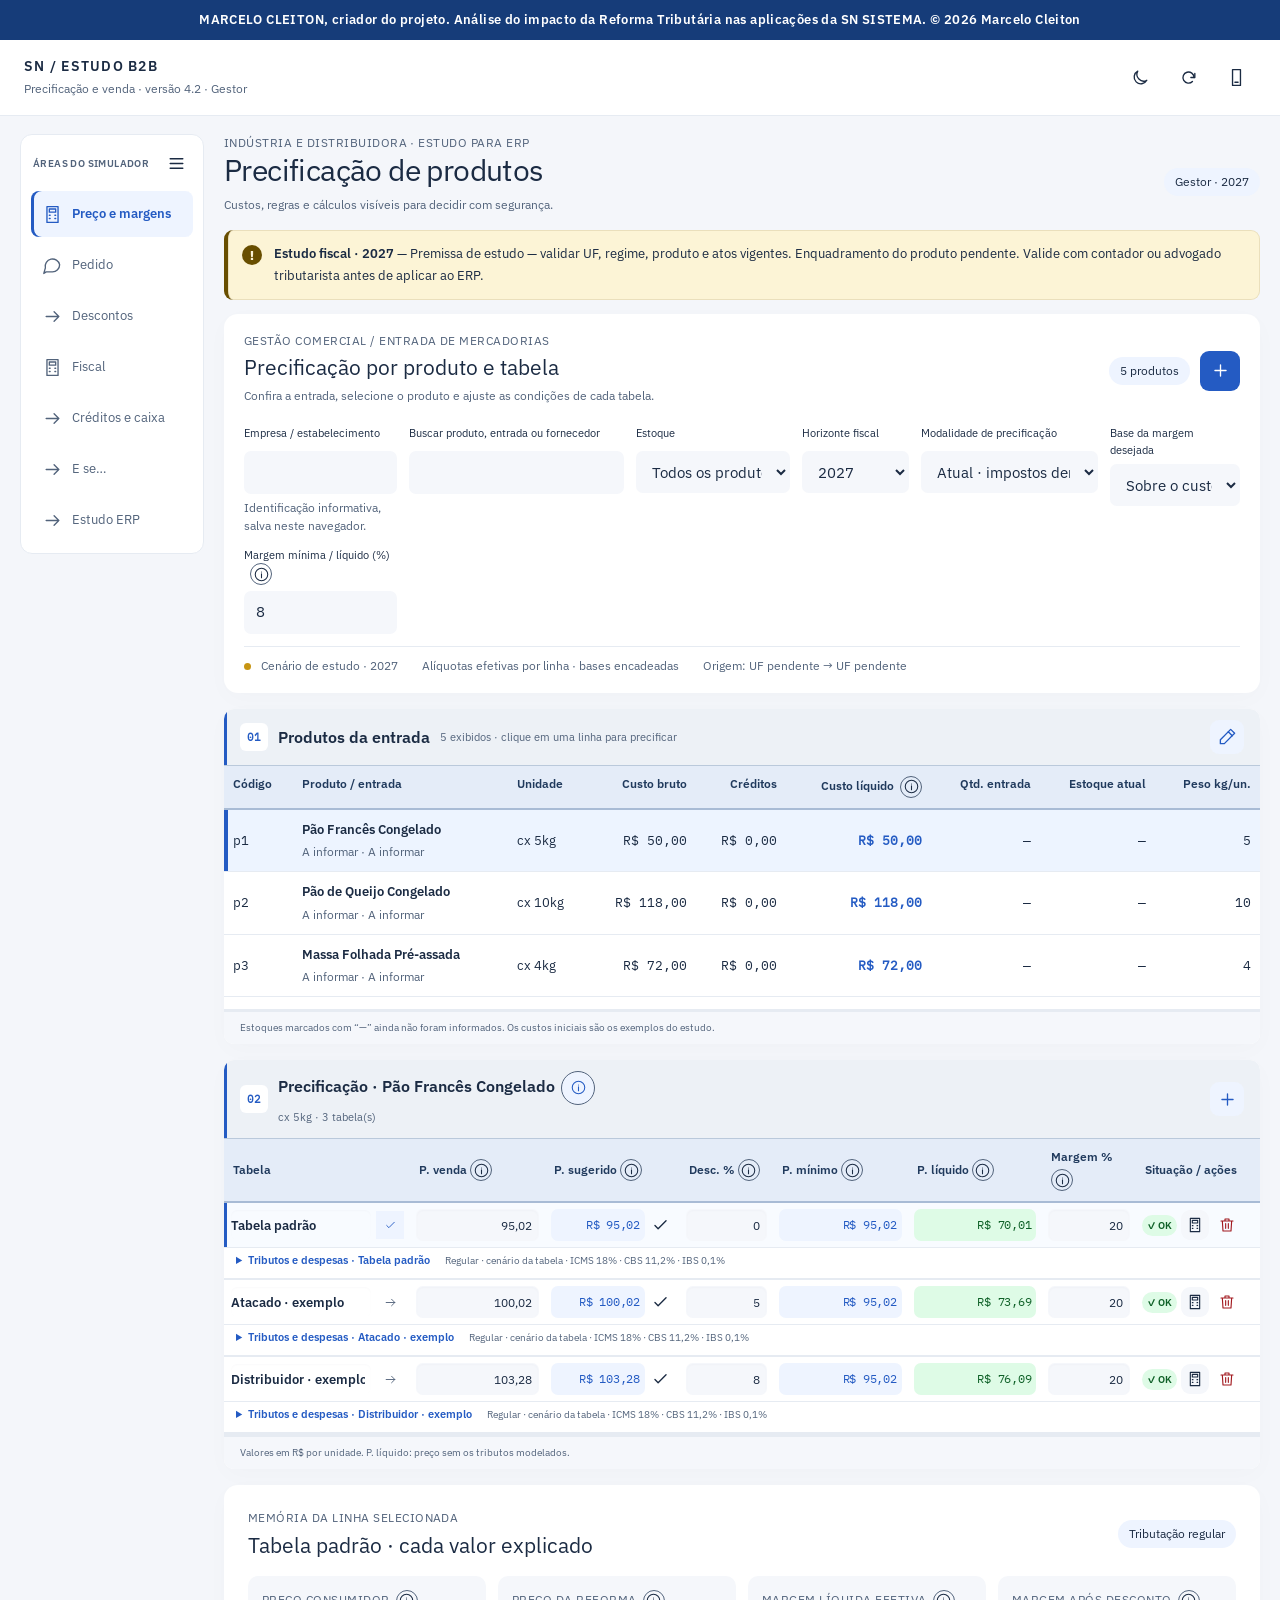
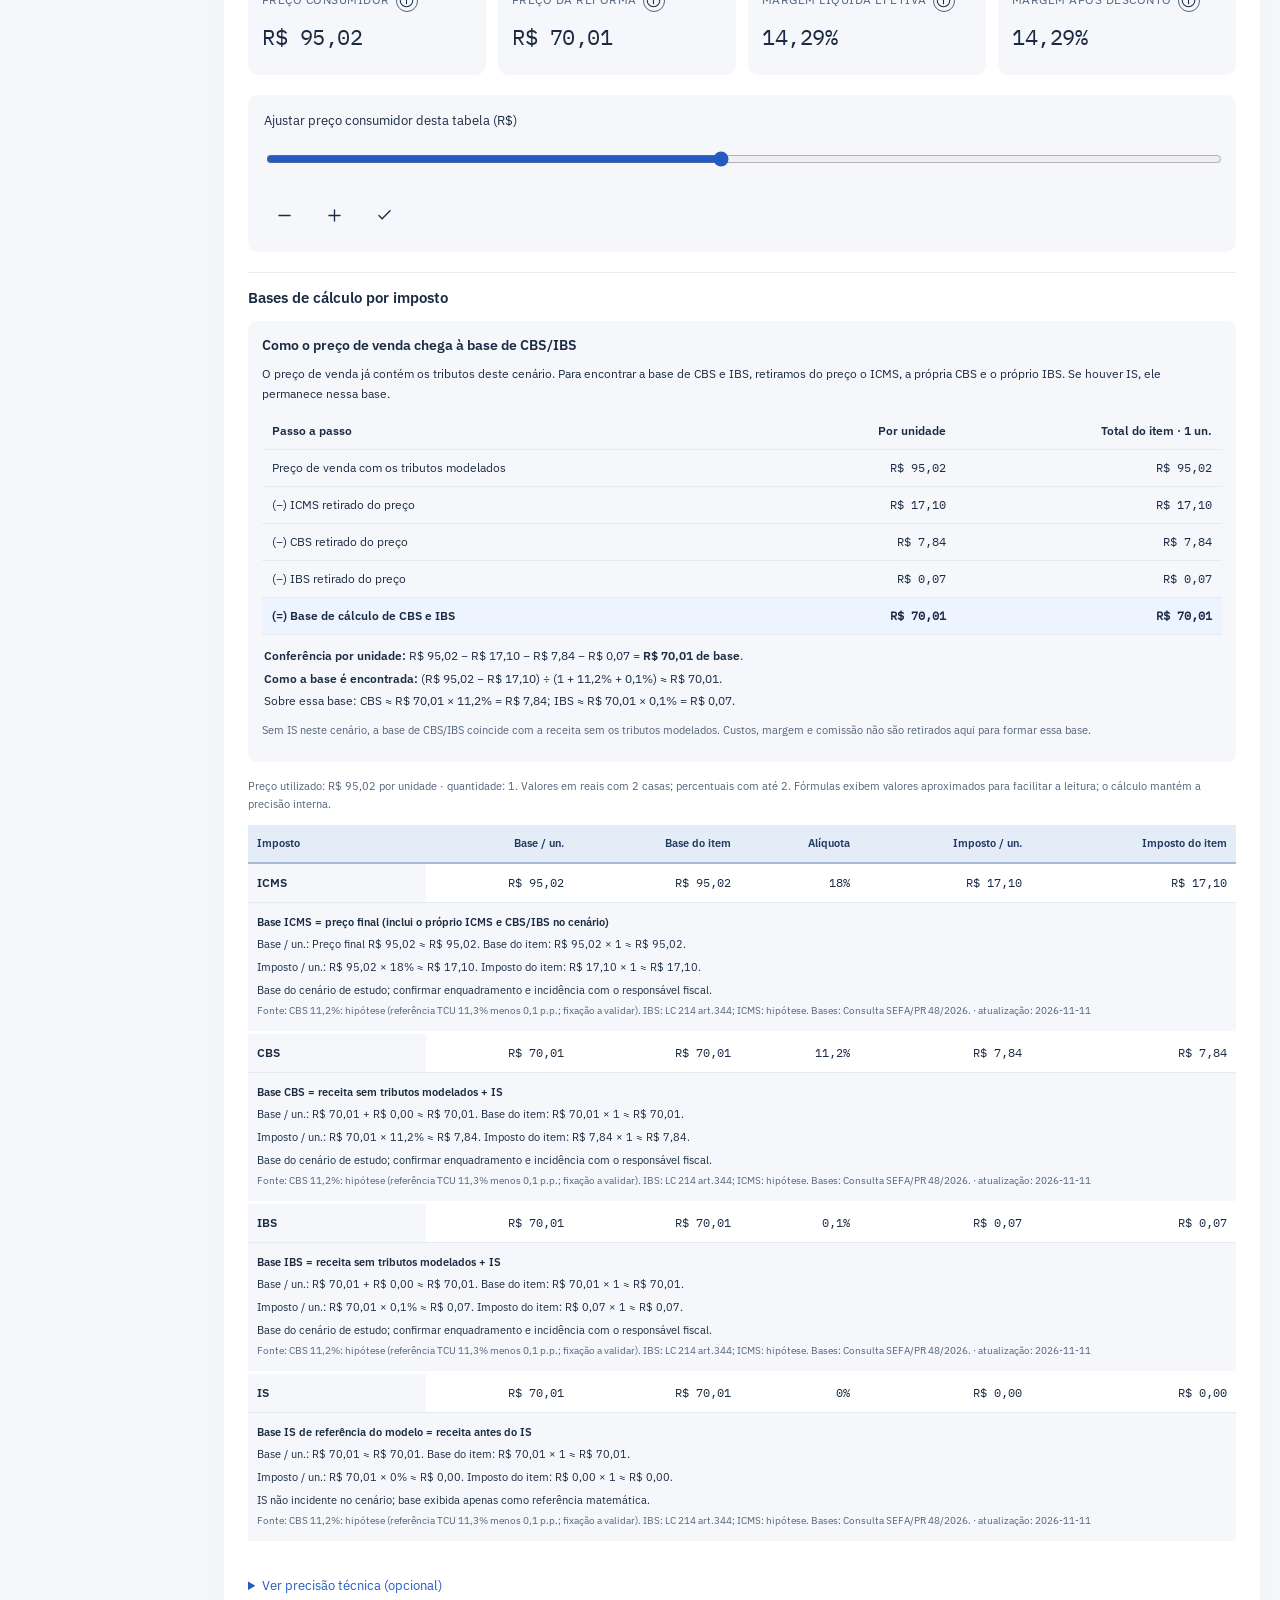
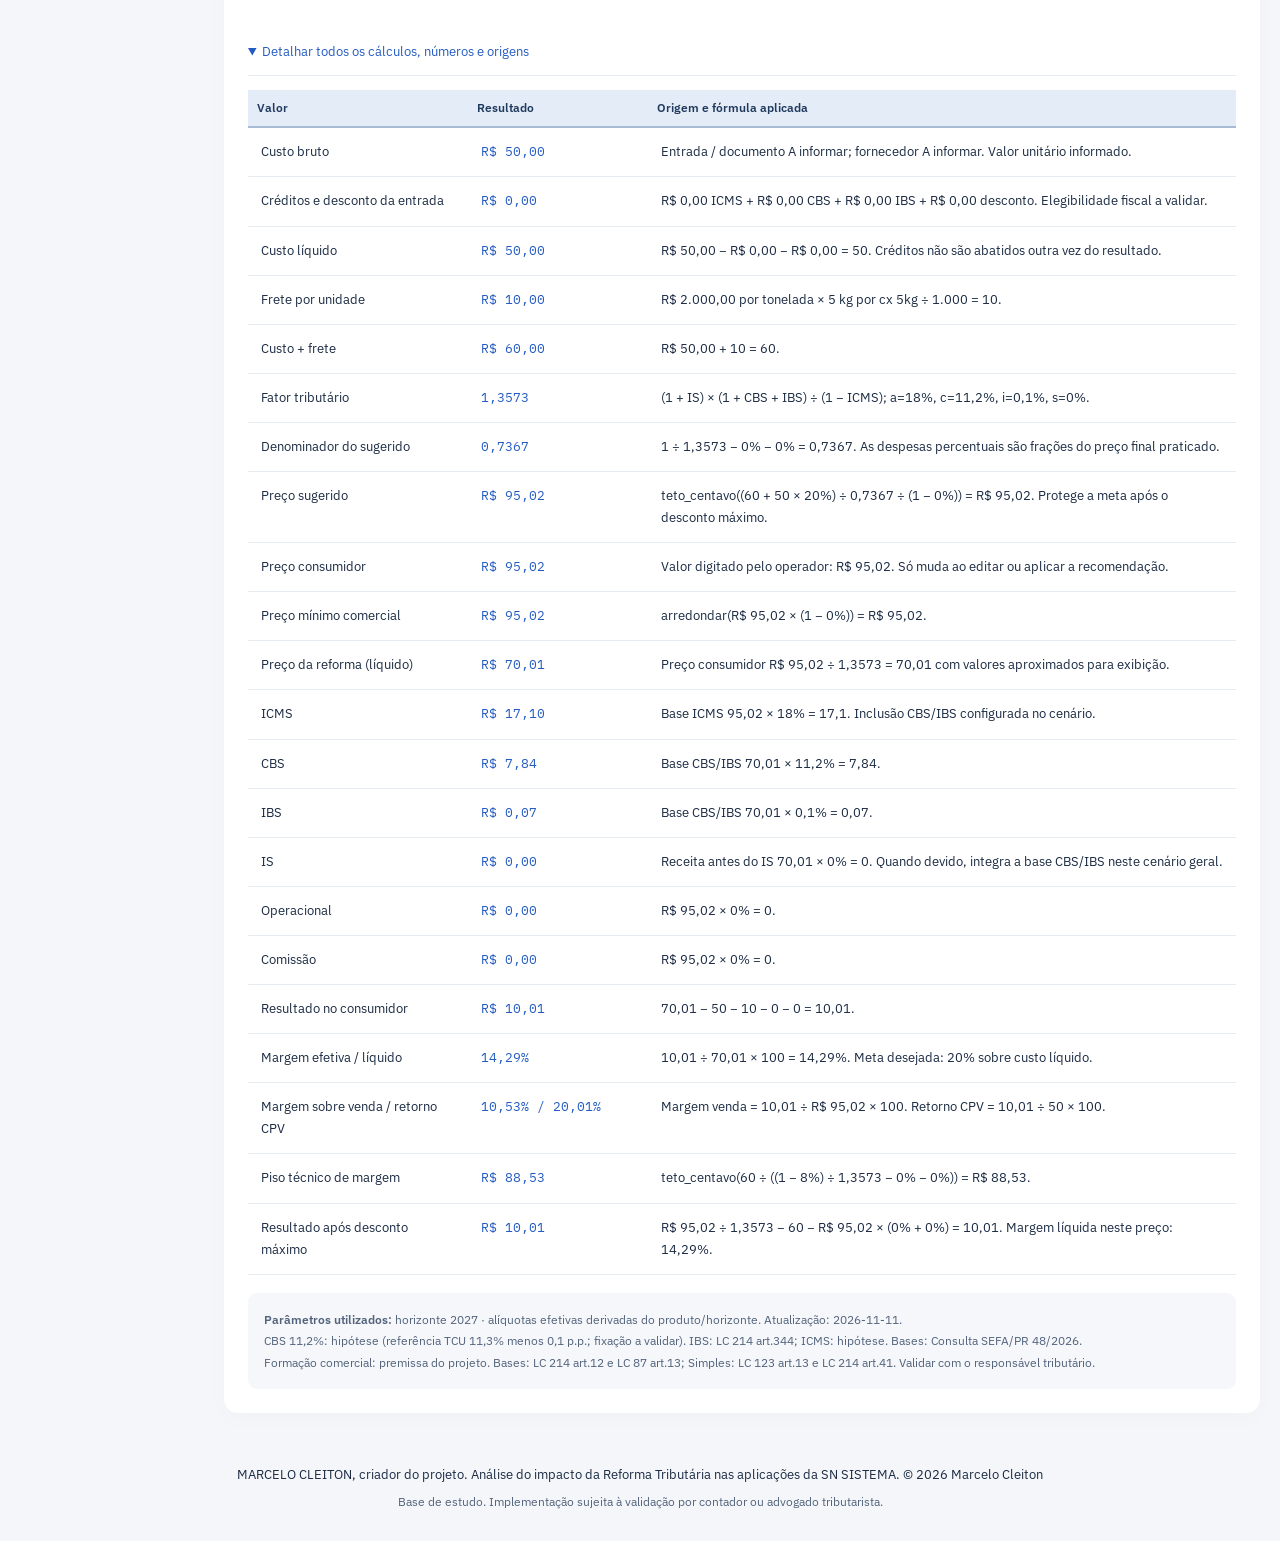
==== commit 12d1acb5: "Move navegação do simulador para menu lateral responsivo" ====
--- a/docs/index.html
+++ b/docs/index.html
@@ -1 +1 @@
-<!doctype html><html lang="pt-BR"><head><meta charset="utf-8"><meta name="viewport" content="width=device-width,initial-scale=1,viewport-fit=cover,interactive-widget=resizes-content"><meta name="author" content="MARCELO CLEITON"><meta name="description" content="MARCELO CLEITON, criador do projeto. Análise do impacto da Reforma Tributária nas aplicações da SN SISTEMA. © 2026 Marcelo Cleiton"><title>Simulador da Reforma Tributária · Gestor · Marcelo Cleiton</title><link rel="stylesheet" href="assets/fontes.css?v=f7e91acb852e"><link rel="stylesheet" href="assets/estilo.css?v=e57eed60d879"><link rel="stylesheet" href="assets/grade.css?v=d09b73e2bf96"><link rel="stylesheet" href="assets/gestor.css?v=6e4c43aea573"><link rel="stylesheet" href="assets/tema-escuro.css?v=489080000039"><script>window.MODO_INICIAL="gestor";window.ABA_INICIAL="preco";</script><script defer src="assets/react.min.js?v=d949f1c3687a"></script><script defer src="assets/react-dom.min.js?v=35f4f974f4b2"></script><script defer src="assets/htm.min.js?v=7a31776e04bd"></script><script defer src="assets/decimal.min.js?v=3ab15814fd1d"></script><script defer src="assets/dados.js?v=bd40a7f06d87"></script><script defer src="assets/ncm-dados.js?v=0cc8c80f3410"></script><script defer src="assets/ncm/parte-000.js?v=c61b402b5ab7"></script><script defer src="assets/ncm/parte-001.js?v=9c1439b64ec1"></script><script defer src="assets/ncm/parte-002.js?v=daf98a40faae"></script><script defer src="assets/ncm/parte-003.js?v=042ffd422c97"></script><script defer src="assets/ncm/parte-004.js?v=11fe550330a7"></script><script defer src="assets/ncm/parte-005.js?v=a793c350b585"></script><script defer src="assets/ncm/parte-006.js?v=fd29cdf7912c"></script><script defer src="assets/ncm/parte-007.js?v=fffbcac57b55"></script><script defer src="assets/ncm/parte-008.js?v=c1637008d1e2"></script><script defer src="assets/ncm/parte-009.js?v=1b0437469b97"></script><script defer src="assets/ncm/parte-010.js?v=6801f23ecd57"></script><script defer src="assets/ncm/parte-011.js?v=0a82d90551fb"></script><script defer src="assets/ncm/parte-012.js?v=15cec5940290"></script><script defer src="assets/ncm/parte-013.js?v=a6e801cba1b6"></script><script defer src="assets/ncm/parte-014.js?v=89b24d14f896"></script><script defer src="assets/ncm/parte-015.js?v=a58039075d08"></script><script defer src="assets/ncm/parte-016.js?v=837b73862a01"></script><script defer src="assets/ncm/parte-017.js?v=ac3cde3e1fe5"></script><script defer src="assets/ncm/parte-018.js?v=7d18f960e3b8"></script><script defer src="assets/ncm/parte-019.js?v=6135055f60fb"></script><script defer src="assets/ncm/parte-020.js?v=18187b06cde0"></script><script defer src="assets/ncm/parte-021.js?v=4dfa740455e9"></script><script defer src="assets/ncm/parte-022.js?v=90e30dbe4d24"></script><script defer src="assets/ncm/parte-023.js?v=bcd3998ece51"></script><script defer src="assets/ncm/parte-024.js?v=852a9bfd3de0"></script><script defer src="assets/ncm/parte-025.js?v=ecd00902b56c"></script><script defer src="assets/ncm/parte-026.js?v=034b33bc0033"></script><script defer src="assets/ncm/parte-027.js?v=dfd78073e1d5"></script><script defer src="assets/ncm/parte-028.js?v=0dc0d39b721d"></script><script defer src="assets/ncm/parte-029.js?v=b9b4359a3c44"></script><script defer src="assets/ncm/parte-030.js?v=c98c3677b3f2"></script><script defer src="assets/gestor-ui.js?v=45f21b6cc271"></script><script defer src="assets/motor.js?v=ad8297e66887"></script><script defer src="assets/grade-dados.js?v=cfc29c5c18d6"></script><script defer src="assets/grade.js?v=689a01ab9125"></script><script defer src="assets/pedido.js?v=0e22166c49b3"></script><script defer src="assets/aplicacao.js?v=8da18a375889"></script></head><body><div id="root"><p>MARCELO CLEITON, criador do projeto. Análise do impacto da Reforma Tributária nas aplicações da SN SISTEMA. © 2026 Marcelo Cleiton</p><p>Carregando simulador…</p></div><noscript>Ative JavaScript para usar os cálculos locais.</noscript></body></html>+<!doctype html><html lang="pt-BR"><head><meta charset="utf-8"><meta name="viewport" content="width=device-width,initial-scale=1,viewport-fit=cover,interactive-widget=resizes-content"><meta name="author" content="MARCELO CLEITON"><meta name="description" content="MARCELO CLEITON, criador do projeto. Análise do impacto da Reforma Tributária nas aplicações da SN SISTEMA. © 2026 Marcelo Cleiton"><title>Simulador da Reforma Tributária · Gestor · Marcelo Cleiton</title><link rel="stylesheet" href="assets/fontes.css?v=f7e91acb852e"><link rel="stylesheet" href="assets/estilo.css?v=e57eed60d879"><link rel="stylesheet" href="assets/grade.css?v=d09b73e2bf96"><link rel="stylesheet" href="assets/gestor.css?v=6e4c43aea573"><link rel="stylesheet" href="assets/tema-escuro.css?v=489080000039"><link rel="stylesheet" href="assets/menu-lateral.css?v=00ea33a18378"><script>window.MODO_INICIAL="gestor";window.ABA_INICIAL="preco";</script><script defer src="assets/react.min.js?v=d949f1c3687a"></script><script defer src="assets/react-dom.min.js?v=35f4f974f4b2"></script><script defer src="assets/htm.min.js?v=7a31776e04bd"></script><script defer src="assets/decimal.min.js?v=3ab15814fd1d"></script><script defer src="assets/dados.js?v=bd40a7f06d87"></script><script defer src="assets/ncm-dados.js?v=0cc8c80f3410"></script><script defer src="assets/ncm/parte-000.js?v=c61b402b5ab7"></script><script defer src="assets/ncm/parte-001.js?v=9c1439b64ec1"></script><script defer src="assets/ncm/parte-002.js?v=daf98a40faae"></script><script defer src="assets/ncm/parte-003.js?v=042ffd422c97"></script><script defer src="assets/ncm/parte-004.js?v=11fe550330a7"></script><script defer src="assets/ncm/parte-005.js?v=a793c350b585"></script><script defer src="assets/ncm/parte-006.js?v=fd29cdf7912c"></script><script defer src="assets/ncm/parte-007.js?v=fffbcac57b55"></script><script defer src="assets/ncm/parte-008.js?v=c1637008d1e2"></script><script defer src="assets/ncm/parte-009.js?v=1b0437469b97"></script><script defer src="assets/ncm/parte-010.js?v=6801f23ecd57"></script><script defer src="assets/ncm/parte-011.js?v=0a82d90551fb"></script><script defer src="assets/ncm/parte-012.js?v=15cec5940290"></script><script defer src="assets/ncm/parte-013.js?v=a6e801cba1b6"></script><script defer src="assets/ncm/parte-014.js?v=89b24d14f896"></script><script defer src="assets/ncm/parte-015.js?v=a58039075d08"></script><script defer src="assets/ncm/parte-016.js?v=837b73862a01"></script><script defer src="assets/ncm/parte-017.js?v=ac3cde3e1fe5"></script><script defer src="assets/ncm/parte-018.js?v=7d18f960e3b8"></script><script defer src="assets/ncm/parte-019.js?v=6135055f60fb"></script><script defer src="assets/ncm/parte-020.js?v=18187b06cde0"></script><script defer src="assets/ncm/parte-021.js?v=4dfa740455e9"></script><script defer src="assets/ncm/parte-022.js?v=90e30dbe4d24"></script><script defer src="assets/ncm/parte-023.js?v=bcd3998ece51"></script><script defer src="assets/ncm/parte-024.js?v=852a9bfd3de0"></script><script defer src="assets/ncm/parte-025.js?v=ecd00902b56c"></script><script defer src="assets/ncm/parte-026.js?v=034b33bc0033"></script><script defer src="assets/ncm/parte-027.js?v=dfd78073e1d5"></script><script defer src="assets/ncm/parte-028.js?v=0dc0d39b721d"></script><script defer src="assets/ncm/parte-029.js?v=b9b4359a3c44"></script><script defer src="assets/ncm/parte-030.js?v=c98c3677b3f2"></script><script defer src="assets/gestor-ui.js?v=265cc5359b3f"></script><script defer src="assets/motor.js?v=ad8297e66887"></script><script defer src="assets/grade-dados.js?v=cfc29c5c18d6"></script><script defer src="assets/grade.js?v=689a01ab9125"></script><script defer src="assets/pedido.js?v=0e22166c49b3"></script><script defer src="assets/aplicacao.js?v=8e8eab048b4a"></script></head><body><div id="root"><p>MARCELO CLEITON, criador do projeto. Análise do impacto da Reforma Tributária nas aplicações da SN SISTEMA. © 2026 Marcelo Cleiton</p><p>Carregando simulador…</p></div><noscript>Ative JavaScript para usar os cálculos locais.</noscript></body></html>
--- a/docs/assets/menu-lateral.css
+++ b/docs/assets/menu-lateral.css
@@ -0,0 +1,53 @@
+/* MARCELO CLEITON · © 2026 Marcelo Cleiton. Navegação lateral do simulador. */
+@media screen {
+ .shell{max-width:1640px}
+ .application-layout{display:grid;grid-template-columns:184px minmax(0,1fr);gap:20px;align-items:start}
+ .application-layout>.layout,.application-layout main{min-width:0}
+ .application-sidebar{position:sticky;top:16px;max-height:calc(100dvh - 32px);overflow-y:auto;background:var(--panel);border:1px solid var(--line);border-radius:12px;padding:10px}
+ .navigation-heading{display:flex;align-items:center;justify-content:space-between;gap:4px;margin-bottom:10px;padding:2px}
+ .navigation-caption{font-size:10px;font-weight:600;letter-spacing:.04em;color:var(--muted);text-transform:uppercase}
+ .navigation-heading .navigation-collapse{width:30px;min-width:30px;height:32px;min-height:32px!important;background:transparent}
+ .navigation-heading .navigation-toggle{display:none!important}
+ .navigation-links{display:flex;flex-direction:column;gap:5px}
+ .navigation-links .button-with-icon{display:flex;width:100%;min-height:46px;justify-content:flex-start;gap:10px;text-align:left;padding:10px 12px;border:0;border-radius:8px;background:transparent;color:var(--muted);font-size:13px;line-height:1.4;box-shadow:none}
+ .navigation-links svg{flex:none}
+ .navigation-links button:hover{background:var(--field);color:var(--text)}
+ .navigation-links button[aria-current=page]{background:var(--soft);color:var(--blue);font-weight:600;box-shadow:inset 3px 0 var(--blue)}
+ .navigation-collapsed{grid-template-columns:66px minmax(0,1fr)}
+ .navigation-collapsed .navigation-caption,.navigation-collapsed .navigation-links .button-text{display:none}
+ .navigation-collapsed .navigation-heading,.navigation-collapsed .navigation-links .button-with-icon{justify-content:center}
+ .navigation-collapsed .navigation-links .button-with-icon{padding:10px 8px}
+ .application-layout>.layout:not([style]){grid-template-columns:230px minmax(0,1fr)}
+ .mobilePreview .application-layout{display:block}
+ .mobilePreview .application-sidebar{position:static;max-height:none;margin-bottom:16px}
+ .mobilePreview .navigation-caption,.mobilePreview .navigation-collapse{display:none!important}
+ .mobilePreview .navigation-heading{margin:0}
+ .mobilePreview .navigation-heading .navigation-toggle{display:flex!important;width:100%;justify-content:flex-start;gap:10px;min-height:44px}
+ .mobilePreview .navigation-links{display:none;margin-top:10px}
+ .mobilePreview .navigation-open .navigation-links{display:flex}
+ .mobilePreview .navigation-links .button-text{display:inline}
+ .mobilePreview .navigation-links .button-with-icon{justify-content:flex-start;padding:10px 12px}
+ .mobilePreview .application-layout>.layout{grid-template-columns:minmax(0,1fr)!important}
+ .mobilePreview .application-layout .side{grid-template-columns:minmax(0,1fr)}
+}
+@media screen and (max-width:1200px) {
+ .application-layout>.layout{grid-template-columns:minmax(0,1fr)!important}
+ .application-layout .side{position:static;grid-template-columns:repeat(2,minmax(0,1fr))}
+ .application-layout .side>.notice{grid-column:1/-1}
+ .application-layout .erp-filter-grid{grid-template-columns:repeat(3,minmax(0,1fr))}
+ .application-layout .order-header-fields{grid-template-columns:repeat(2,minmax(0,1fr))}
+}
+@media screen and (max-width:760px) {
+ .application-layout{display:block}
+ .application-sidebar{position:static;max-height:none;margin-bottom:16px}
+ .navigation-caption,.navigation-collapse{display:none!important}
+ .navigation-heading{margin:0}
+ .navigation-heading .navigation-toggle{display:flex!important;width:100%;justify-content:flex-start;gap:10px;min-height:44px}
+ .navigation-links{display:none;margin-top:10px}
+ .navigation-open .navigation-links{display:flex}
+ .navigation-collapsed .navigation-links .button-text{display:inline}
+ .navigation-collapsed .navigation-links .button-with-icon{justify-content:flex-start;padding:10px 12px}
+ .application-layout .side{grid-template-columns:minmax(0,1fr)}
+ .application-layout .erp-filter-grid{grid-template-columns:repeat(2,minmax(0,1fr))}
+}
+@media print{.application-sidebar{display:none!important}}
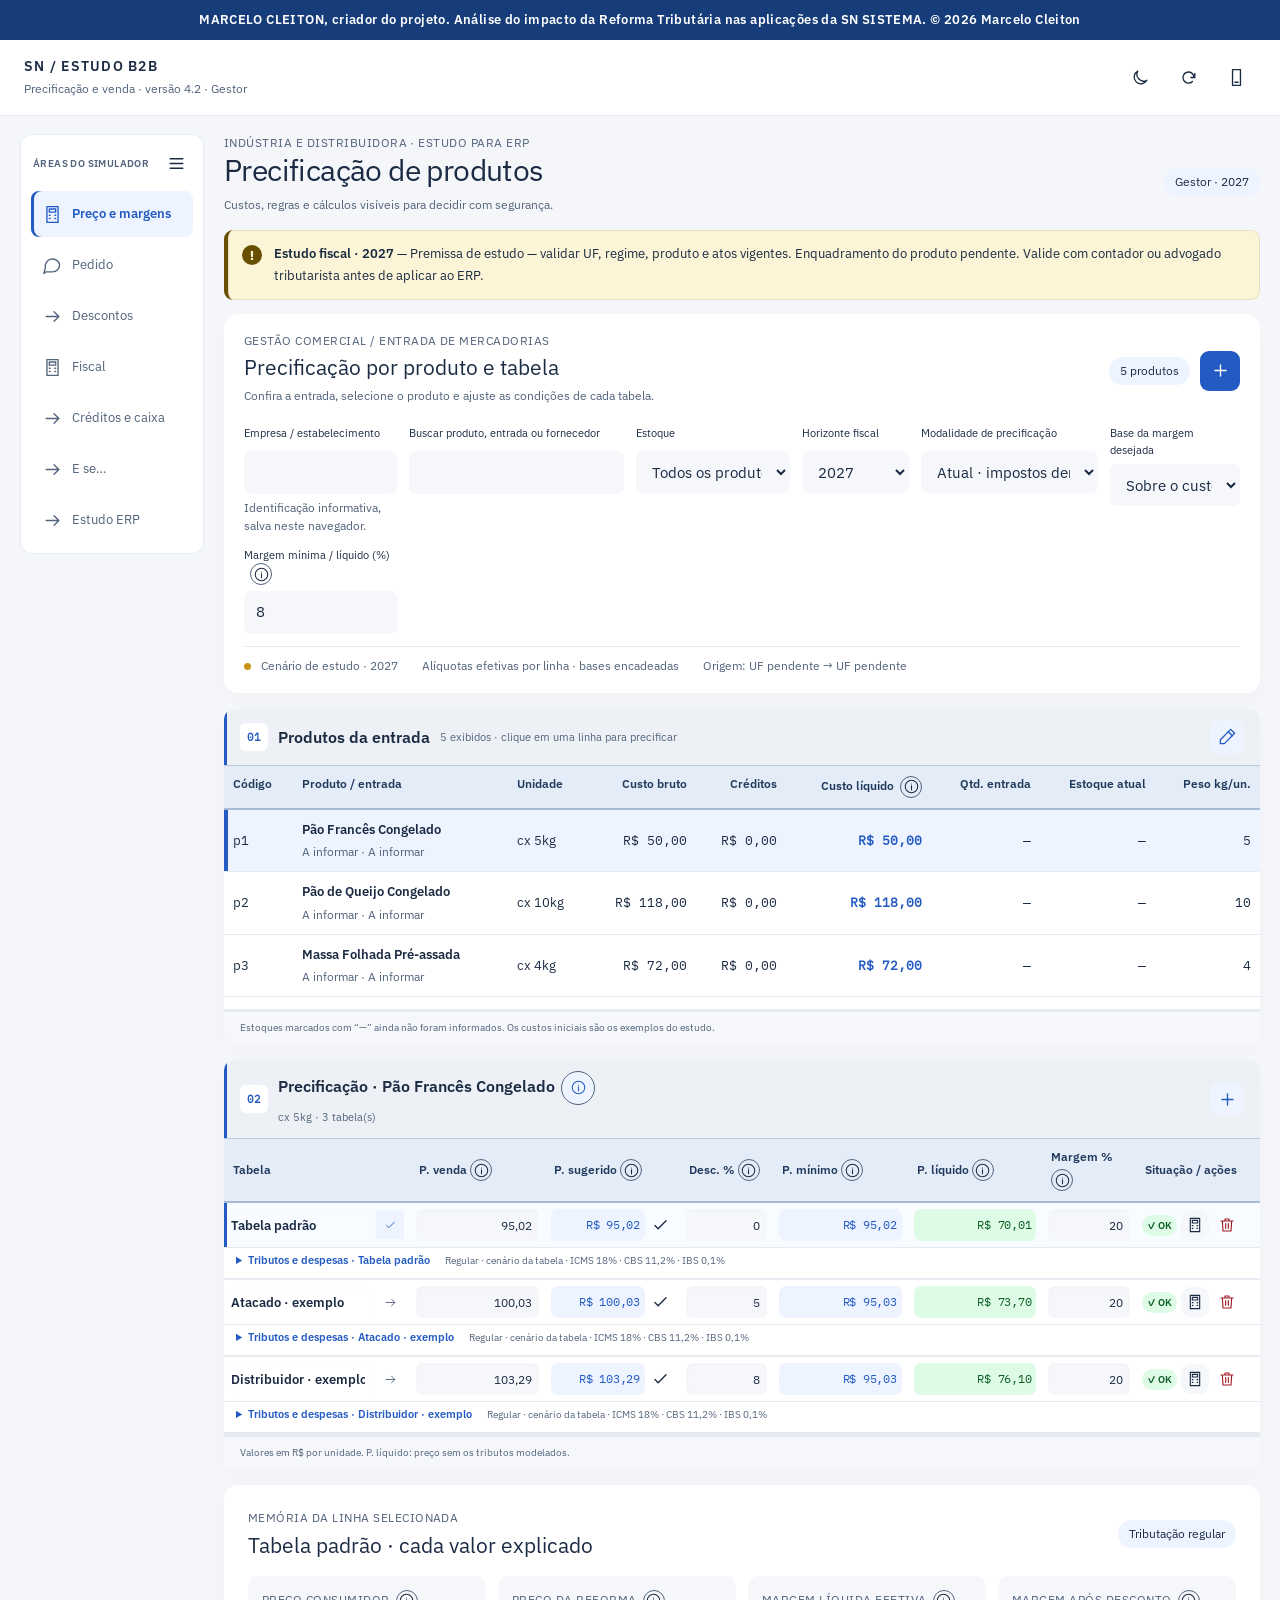
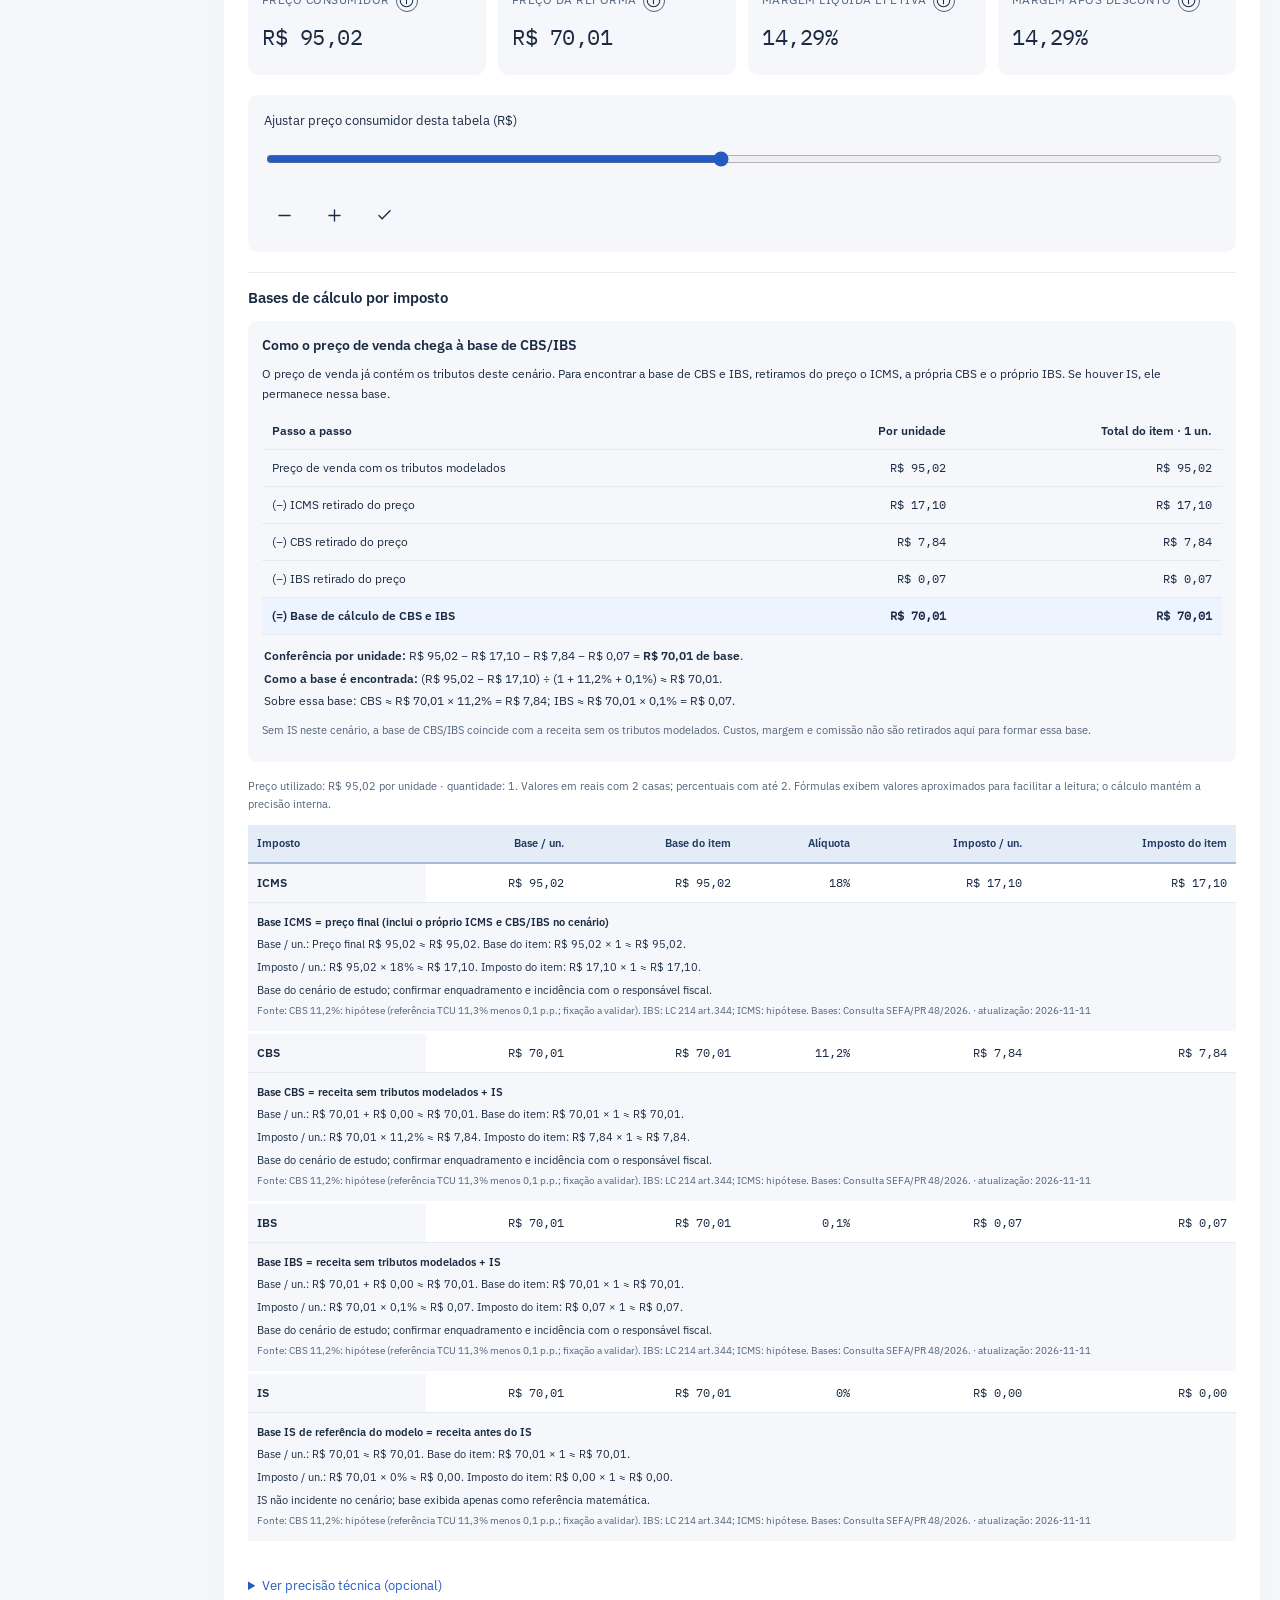
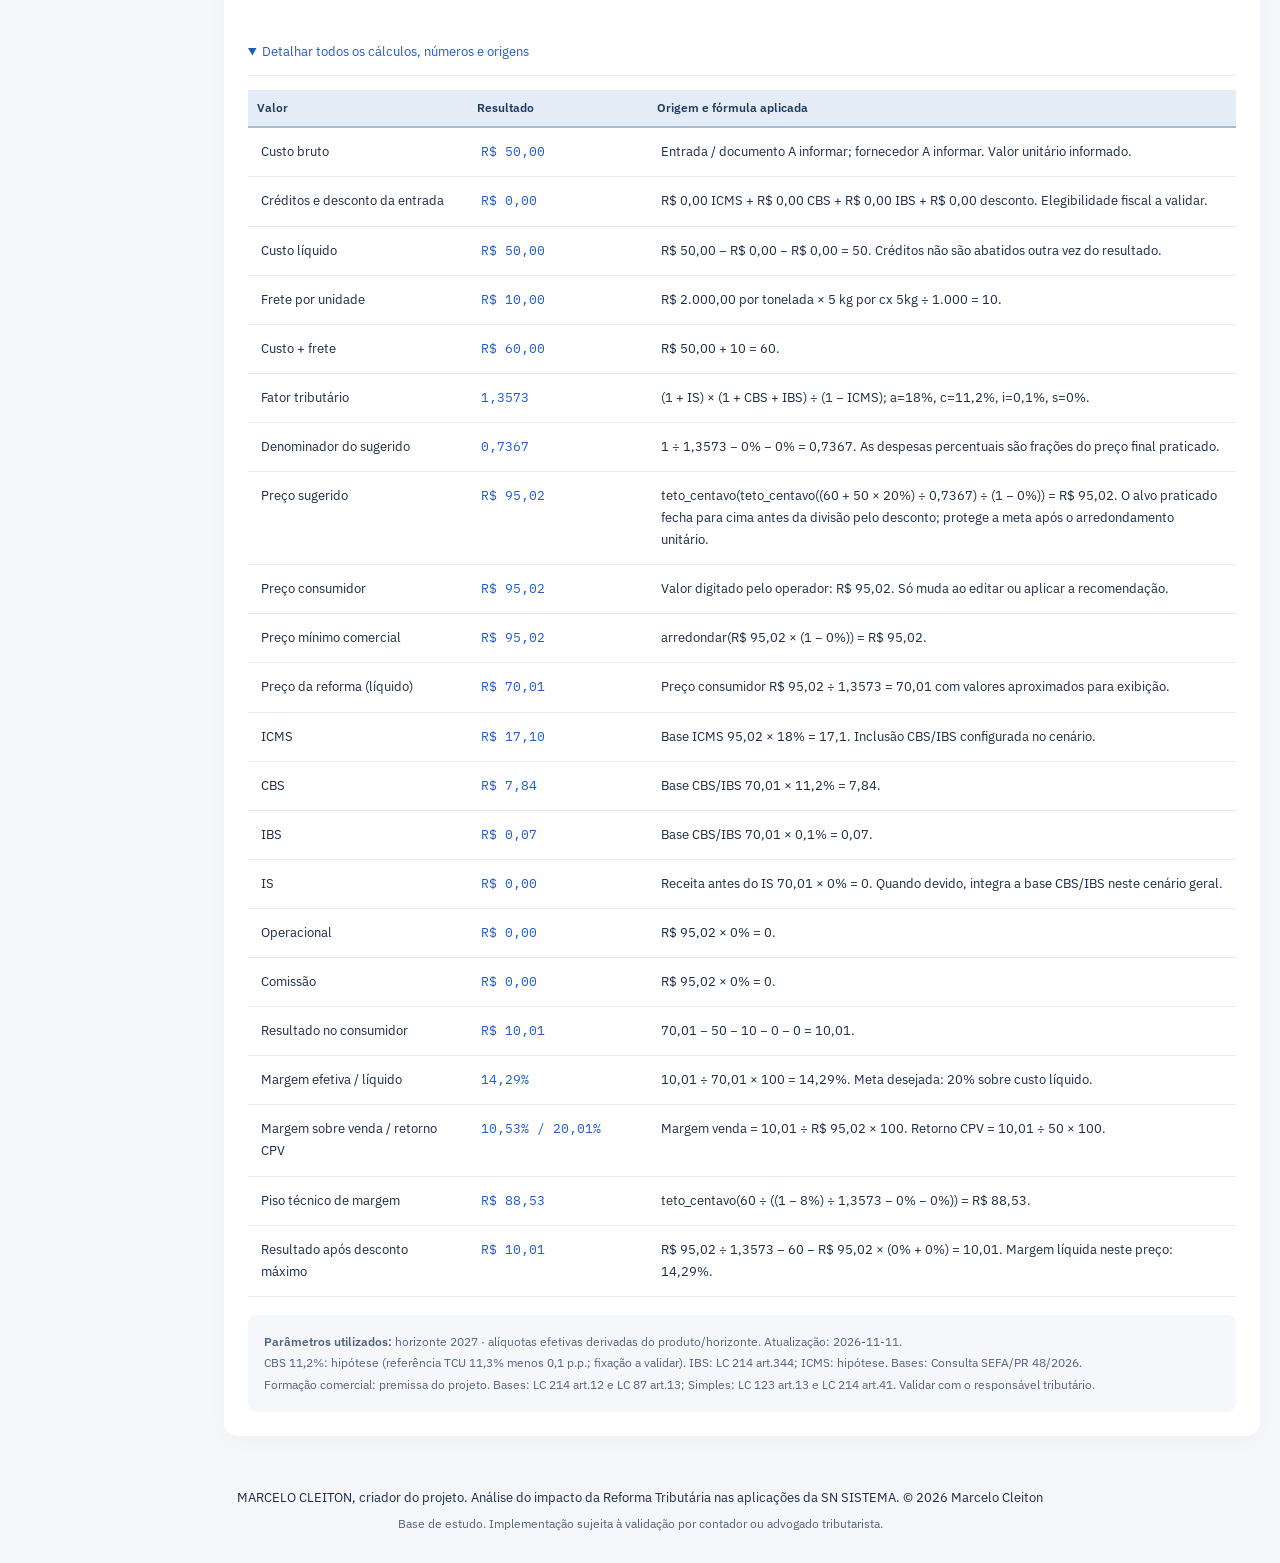
==== commit 924eaa11: "Corrige projeção, arredondamento e memórias após auditoria matemática dos cálculos" ====
--- a/docs/index.html
+++ b/docs/index.html
@@ -1 +1 @@
-<!doctype html><html lang="pt-BR"><head><meta charset="utf-8"><meta name="viewport" content="width=device-width,initial-scale=1,viewport-fit=cover,interactive-widget=resizes-content"><meta name="author" content="MARCELO CLEITON"><meta name="description" content="MARCELO CLEITON, criador do projeto. Análise do impacto da Reforma Tributária nas aplicações da SN SISTEMA. © 2026 Marcelo Cleiton"><title>Simulador da Reforma Tributária · Gestor · Marcelo Cleiton</title><link rel="stylesheet" href="assets/fontes.css?v=f7e91acb852e"><link rel="stylesheet" href="assets/estilo.css?v=e57eed60d879"><link rel="stylesheet" href="assets/grade.css?v=d09b73e2bf96"><link rel="stylesheet" href="assets/gestor.css?v=6e4c43aea573"><link rel="stylesheet" href="assets/tema-escuro.css?v=489080000039"><link rel="stylesheet" href="assets/menu-lateral.css?v=00ea33a18378"><script>window.MODO_INICIAL="gestor";window.ABA_INICIAL="preco";</script><script defer src="assets/react.min.js?v=d949f1c3687a"></script><script defer src="assets/react-dom.min.js?v=35f4f974f4b2"></script><script defer src="assets/htm.min.js?v=7a31776e04bd"></script><script defer src="assets/decimal.min.js?v=3ab15814fd1d"></script><script defer src="assets/dados.js?v=bd40a7f06d87"></script><script defer src="assets/ncm-dados.js?v=0cc8c80f3410"></script><script defer src="assets/ncm/parte-000.js?v=c61b402b5ab7"></script><script defer src="assets/ncm/parte-001.js?v=9c1439b64ec1"></script><script defer src="assets/ncm/parte-002.js?v=daf98a40faae"></script><script defer src="assets/ncm/parte-003.js?v=042ffd422c97"></script><script defer src="assets/ncm/parte-004.js?v=11fe550330a7"></script><script defer src="assets/ncm/parte-005.js?v=a793c350b585"></script><script defer src="assets/ncm/parte-006.js?v=fd29cdf7912c"></script><script defer src="assets/ncm/parte-007.js?v=fffbcac57b55"></script><script defer src="assets/ncm/parte-008.js?v=c1637008d1e2"></script><script defer src="assets/ncm/parte-009.js?v=1b0437469b97"></script><script defer src="assets/ncm/parte-010.js?v=6801f23ecd57"></script><script defer src="assets/ncm/parte-011.js?v=0a82d90551fb"></script><script defer src="assets/ncm/parte-012.js?v=15cec5940290"></script><script defer src="assets/ncm/parte-013.js?v=a6e801cba1b6"></script><script defer src="assets/ncm/parte-014.js?v=89b24d14f896"></script><script defer src="assets/ncm/parte-015.js?v=a58039075d08"></script><script defer src="assets/ncm/parte-016.js?v=837b73862a01"></script><script defer src="assets/ncm/parte-017.js?v=ac3cde3e1fe5"></script><script defer src="assets/ncm/parte-018.js?v=7d18f960e3b8"></script><script defer src="assets/ncm/parte-019.js?v=6135055f60fb"></script><script defer src="assets/ncm/parte-020.js?v=18187b06cde0"></script><script defer src="assets/ncm/parte-021.js?v=4dfa740455e9"></script><script defer src="assets/ncm/parte-022.js?v=90e30dbe4d24"></script><script defer src="assets/ncm/parte-023.js?v=bcd3998ece51"></script><script defer src="assets/ncm/parte-024.js?v=852a9bfd3de0"></script><script defer src="assets/ncm/parte-025.js?v=ecd00902b56c"></script><script defer src="assets/ncm/parte-026.js?v=034b33bc0033"></script><script defer src="assets/ncm/parte-027.js?v=dfd78073e1d5"></script><script defer src="assets/ncm/parte-028.js?v=0dc0d39b721d"></script><script defer src="assets/ncm/parte-029.js?v=b9b4359a3c44"></script><script defer src="assets/ncm/parte-030.js?v=c98c3677b3f2"></script><script defer src="assets/gestor-ui.js?v=265cc5359b3f"></script><script defer src="assets/motor.js?v=ad8297e66887"></script><script defer src="assets/grade-dados.js?v=cfc29c5c18d6"></script><script defer src="assets/grade.js?v=689a01ab9125"></script><script defer src="assets/pedido.js?v=0e22166c49b3"></script><script defer src="assets/aplicacao.js?v=8e8eab048b4a"></script></head><body><div id="root"><p>MARCELO CLEITON, criador do projeto. Análise do impacto da Reforma Tributária nas aplicações da SN SISTEMA. © 2026 Marcelo Cleiton</p><p>Carregando simulador…</p></div><noscript>Ative JavaScript para usar os cálculos locais.</noscript></body></html>+<!doctype html><html lang="pt-BR"><head><meta charset="utf-8"><meta name="viewport" content="width=device-width,initial-scale=1,viewport-fit=cover,interactive-widget=resizes-content"><meta name="author" content="MARCELO CLEITON"><meta name="description" content="MARCELO CLEITON, criador do projeto. Análise do impacto da Reforma Tributária nas aplicações da SN SISTEMA. © 2026 Marcelo Cleiton"><title>Simulador da Reforma Tributária · Gestor · Marcelo Cleiton</title><link rel="stylesheet" href="assets/fontes.css?v=f7e91acb852e"><link rel="stylesheet" href="assets/estilo.css?v=e57eed60d879"><link rel="stylesheet" href="assets/grade.css?v=d09b73e2bf96"><link rel="stylesheet" href="assets/gestor.css?v=54ec7e7c7267"><link rel="stylesheet" href="assets/tema-escuro.css?v=489080000039"><link rel="stylesheet" href="assets/menu-lateral.css?v=00ea33a18378"><link rel="stylesheet" href="assets/sensibilidade.css?v=5081599a424c"><script>window.MODO_INICIAL="gestor";window.ABA_INICIAL="preco";</script><script defer src="assets/react.min.js?v=d949f1c3687a"></script><script defer src="assets/react-dom.min.js?v=35f4f974f4b2"></script><script defer src="assets/htm.min.js?v=7a31776e04bd"></script><script defer src="assets/decimal.min.js?v=3ab15814fd1d"></script><script defer src="assets/dados.js?v=18ff7eb651cf"></script><script defer src="assets/ncm-dados.js?v=0cc8c80f3410"></script><script defer src="assets/ncm/parte-000.js?v=c61b402b5ab7"></script><script defer src="assets/ncm/parte-001.js?v=9c1439b64ec1"></script><script defer src="assets/ncm/parte-002.js?v=daf98a40faae"></script><script defer src="assets/ncm/parte-003.js?v=042ffd422c97"></script><script defer src="assets/ncm/parte-004.js?v=11fe550330a7"></script><script defer src="assets/ncm/parte-005.js?v=a793c350b585"></script><script defer src="assets/ncm/parte-006.js?v=fd29cdf7912c"></script><script defer src="assets/ncm/parte-007.js?v=fffbcac57b55"></script><script defer src="assets/ncm/parte-008.js?v=c1637008d1e2"></script><script defer src="assets/ncm/parte-009.js?v=1b0437469b97"></script><script defer src="assets/ncm/parte-010.js?v=6801f23ecd57"></script><script defer src="assets/ncm/parte-011.js?v=0a82d90551fb"></script><script defer src="assets/ncm/parte-012.js?v=15cec5940290"></script><script defer src="assets/ncm/parte-013.js?v=a6e801cba1b6"></script><script defer src="assets/ncm/parte-014.js?v=89b24d14f896"></script><script defer src="assets/ncm/parte-015.js?v=a58039075d08"></script><script defer src="assets/ncm/parte-016.js?v=837b73862a01"></script><script defer src="assets/ncm/parte-017.js?v=ac3cde3e1fe5"></script><script defer src="assets/ncm/parte-018.js?v=7d18f960e3b8"></script><script defer src="assets/ncm/parte-019.js?v=6135055f60fb"></script><script defer src="assets/ncm/parte-020.js?v=18187b06cde0"></script><script defer src="assets/ncm/parte-021.js?v=4dfa740455e9"></script><script defer src="assets/ncm/parte-022.js?v=90e30dbe4d24"></script><script defer src="assets/ncm/parte-023.js?v=bcd3998ece51"></script><script defer src="assets/ncm/parte-024.js?v=852a9bfd3de0"></script><script defer src="assets/ncm/parte-025.js?v=ecd00902b56c"></script><script defer src="assets/ncm/parte-026.js?v=034b33bc0033"></script><script defer src="assets/ncm/parte-027.js?v=dfd78073e1d5"></script><script defer src="assets/ncm/parte-028.js?v=0dc0d39b721d"></script><script defer src="assets/ncm/parte-029.js?v=b9b4359a3c44"></script><script defer src="assets/ncm/parte-030.js?v=c98c3677b3f2"></script><script defer src="assets/gestor-ui.js?v=265cc5359b3f"></script><script defer src="assets/motor.js?v=30bc55d4730c"></script><script defer src="assets/grade-dados.js?v=3a6621a6e9f6"></script><script defer src="assets/grade.js?v=5aa05ef0f8e9"></script><script defer src="assets/pedido.js?v=d2ce6682a9b9"></script><script defer src="assets/sensibilidade.js?v=710e5a607dad"></script><script defer src="assets/aplicacao.js?v=0f0d4cfd46c3"></script></head><body><div id="root"><p>MARCELO CLEITON, criador do projeto. Análise do impacto da Reforma Tributária nas aplicações da SN SISTEMA. © 2026 Marcelo Cleiton</p><p>Carregando simulador…</p></div><noscript>Ative JavaScript para usar os cálculos locais.</noscript></body></html>
--- a/docs/assets/gestor.css
+++ b/docs/assets/gestor.css
@@ -33,3 +33,6 @@
 @media(min-width:761px){.erp-prices td{padding:6px;vertical-align:middle}.erp-prices input,.erp-prices select{min-height:32px;height:32px;padding:4px 6px;font-size:12px}.erp-prices .valor-calculado{min-height:32px;height:32px;line-height:32px;font-size:12px;padding:0 5px}.erp-prices .table-choice{min-height:28px;height:28px}.erp-prices .price-parameters-row>td{padding:0 10px 2px}.price-parameters>summary{padding:4px 2px;min-height:28px;font-size:11px}.price-parameters>summary .muted{font-size:10px}.erp-section-head .icon-button{width:34px;min-width:34px;height:34px;min-height:34px!important}.erp-prices .apply-suggested.icon-button{width:26px;min-width:26px;height:30px;min-height:30px!important}}
 @media(max-width:1100px) and (min-width:761px){.erp-prices .price-row-actions{flex-wrap:wrap}.erp-prices .price-row-actions>.badge{width:100%}}
 @media(max-width:760px){.erp-section-head{padding:12px 14px}.erp-section-head h2{font-size:15px}.price-row-actions{flex-wrap:wrap}.erp-prices .price-row-actions>.icon-button{width:40px;min-width:40px;height:44px;min-height:44px!important}.table-choice-compact{min-width:40px!important;width:40px!important;min-height:44px!important}.price-suggested-actions>.apply-suggested{min-width:40px;width:40px;min-height:44px!important}.erp-prices .price-parameters-row>td{padding-bottom:4px}.compact-health{padding:9px 14px}}
+
+/* Memórias preservam as etapas de cálculo em linhas separadas. */
+.total-formula{white-space:pre-line}
--- a/docs/assets/sensibilidade.css
+++ b/docs/assets/sensibilidade.css
@@ -0,0 +1,38 @@
+/* MARCELO CLEITON · © 2026 Marcelo Cleiton. Alertas do comparativo de preços. */
+.sensitivity-workbench{display:grid;gap:16px;min-width:0}
+.sensitivity-workbench>.panel,.sensitivity-workbench>.notice{margin:0}
+.sensitivity-heading h2{font-size:24px;margin:4px 0 8px}
+.sensitivity-heading .field{max-width:360px;margin:16px 0 10px}
+.sensitivity-heading p:last-child{margin-bottom:0}
+.sensitivity-status{animation:sensitivity-enter .24s ease-out both}
+.sensitivity-status.bad::before,.sensitivity-status.warn::before{animation:sensitivity-attention .7s ease-in-out 2}
+.sensitivity-summary{display:grid;grid-template-columns:repeat(2,minmax(0,1fr));gap:12px}
+.sensitivity-card{display:flex;align-items:flex-start;flex-direction:column;gap:8px;padding:16px;background:var(--panel);border:1px solid var(--line);border-radius:10px;min-width:0}
+.sensitivity-card>strong{font:500 22px 'IBM Plex Mono',monospace;letter-spacing:-.5px}
+.sensitivity-counts{display:flex;flex-wrap:wrap;gap:6px}
+.sensitivity-scenarios{padding:0;overflow:hidden}
+.sensitivity-scenarios h2{font-size:16px;margin:0}
+.sensitivity-table{font-size:12px;min-width:840px}
+.sensitivity-table td,.sensitivity-table th{vertical-align:middle;padding:12px 10px}
+.sensitivity-table thead th{background:var(--field);border-bottom:2px solid var(--line);font-size:11px}
+.sensitivity-table th[scope=row]{background:transparent;font-weight:500;min-width:140px}
+.sensitivity-table th[scope=row]>.badge{display:flex;width:fit-content;margin-top:5px}
+.sensitivity-row.prejuizo{background:color-mix(in srgb,var(--redbg) 65%,var(--panel))}
+.sensitivity-row.abaixo,.sensitivity-row.pendente{background:color-mix(in srgb,var(--amberbg) 65%,var(--panel))}
+.sensitivity-row.prejuizo>th{box-shadow:inset 3px 0 var(--red)}
+.sensitivity-row.abaixo>th,.sensitivity-row.pendente>th{box-shadow:inset 3px 0 var(--amber)}
+.sensitivity-row.seguro>th{box-shadow:inset 3px 0 var(--green)}
+.sensitivity-row.current>th>strong{border-bottom:2px solid var(--blue);padding-bottom:3px}
+.sensitivity-result{font-weight:600;white-space:nowrap}
+.sensitivity-table td:last-child{min-width:158px}
+.sensitivity-table .row{gap:5px;flex-wrap:nowrap}
+.sensitivity-table .btn.small.button-with-icon{font-size:11px;min-height:36px;padding:7px 9px;white-space:nowrap}
+.sensitivity-detail .formula{margin-top:12px}
+.sensitivity-row{animation:sensitivity-enter .24s ease-out both;animation-delay:var(--scenario-delay,0ms)}
+@keyframes sensitivity-enter{from{opacity:0;transform:translateY(5px)}to{opacity:1;transform:translateY(0)}}
+@keyframes sensitivity-attention{50%{transform:scale(1.14)}}
+@media(min-width:1500px){.sensitivity-summary{grid-template-columns:repeat(4,minmax(0,1fr))}}
+@media(max-width:760px){.sensitivity-heading h2{font-size:21px}.sensitivity-card{padding:13px}.sensitivity-card>strong{font-size:18px}.sensitivity-table .btn.small.button-with-icon{min-height:44px}.sensitivity-table .icon-button{min-height:44px!important;height:44px;min-width:44px}.sensitivity-heading .badge{max-width:100%}}
+.mobilePreview .sensitivity-summary{grid-template-columns:repeat(2,minmax(0,1fr))}
+@media(prefers-reduced-motion:reduce){.sensitivity-status,.sensitivity-status::before,.sensitivity-row{animation:none}}
+@media print{.sensitivity-status,.sensitivity-status::before,.sensitivity-row{animation:none}.sensitivity-table{min-width:0}}
